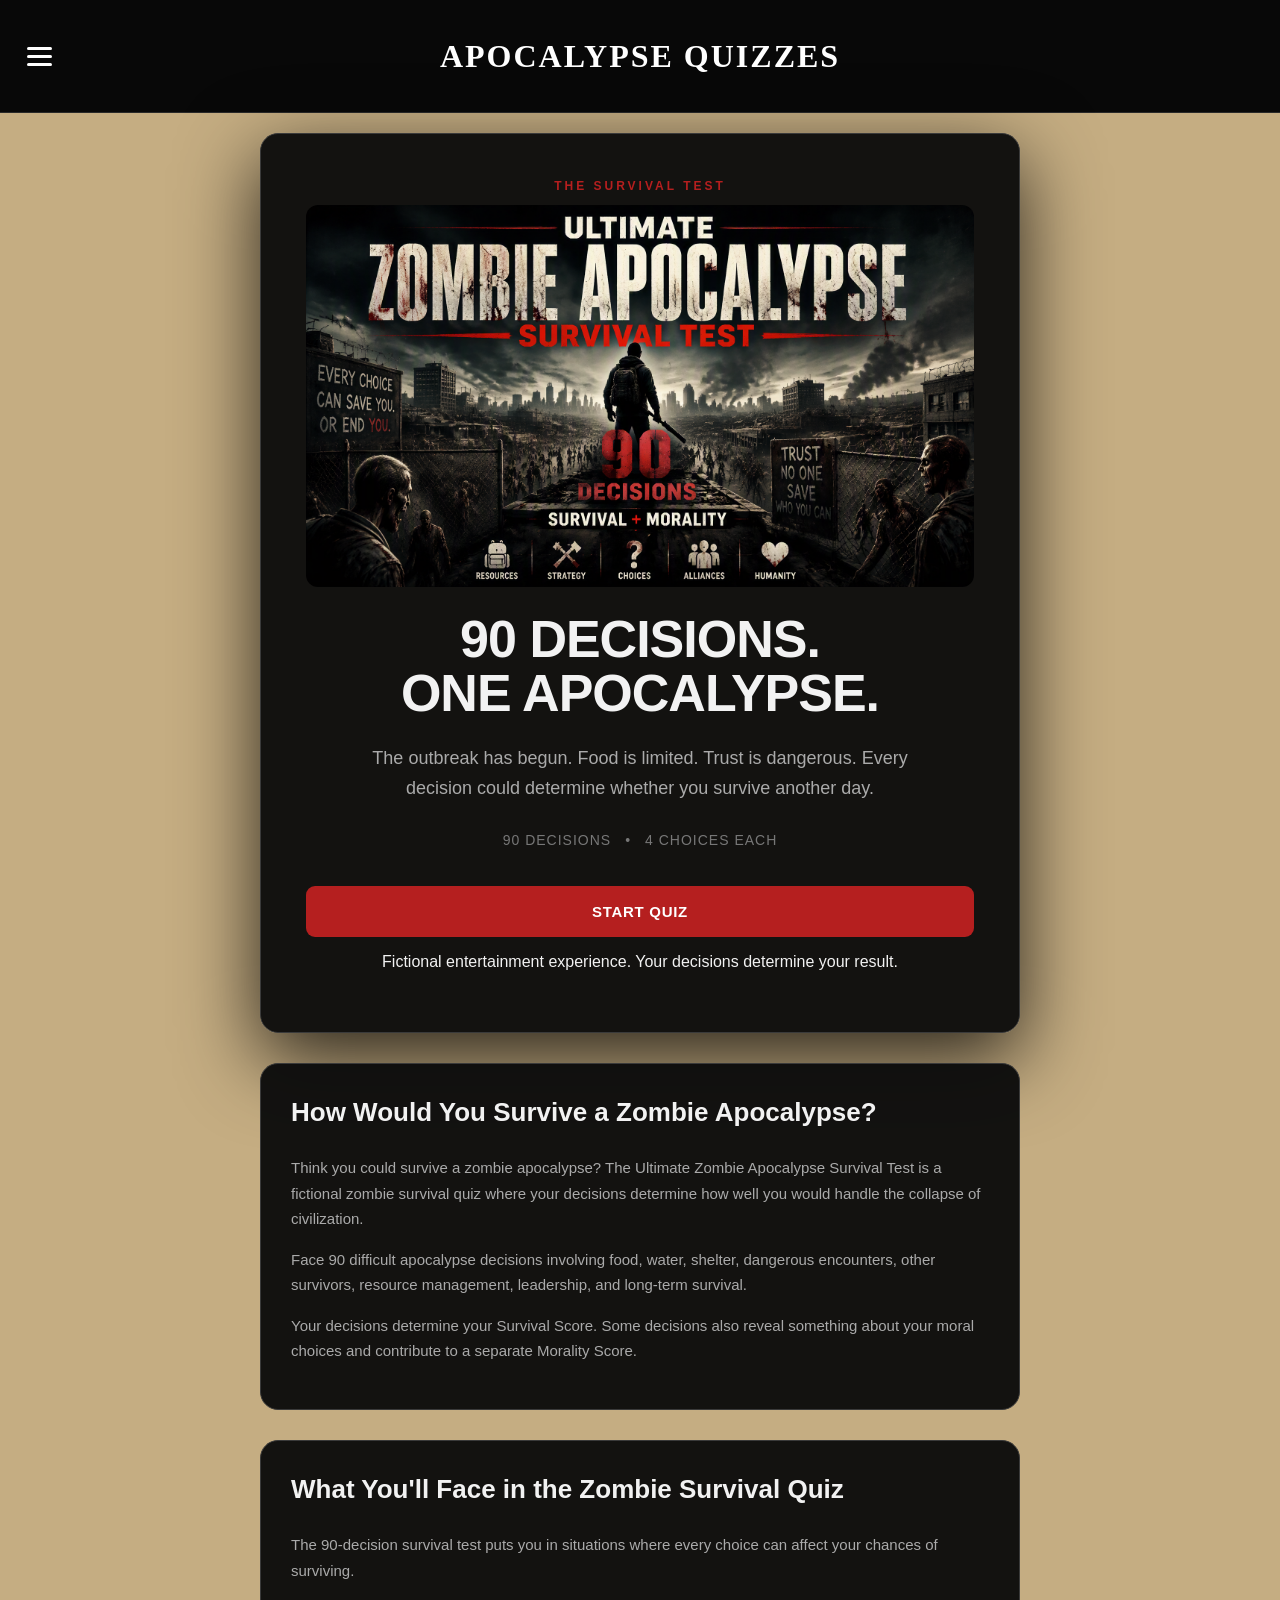
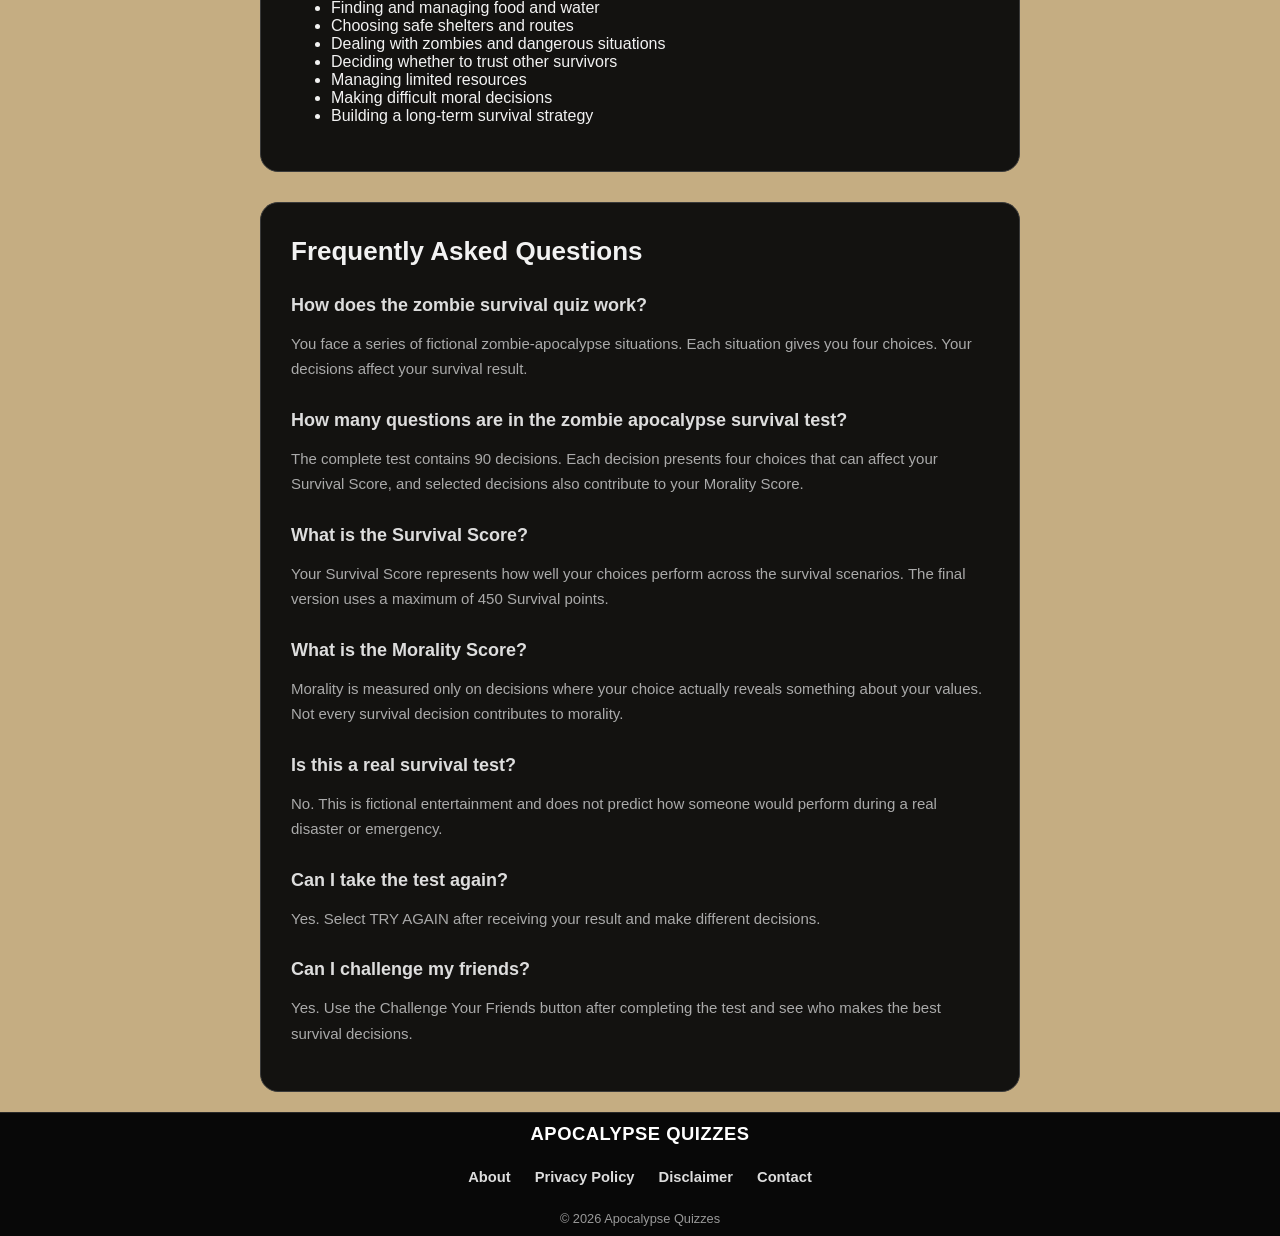
==== index.html @ 666f0e7e "Integrate Google AdSense into index.html Added Google AdSense script for monetization." ====
<!DOCTYPE html>
<html lang="en">

<head>
    <meta charset="UTF-8">
    <meta name="viewport" content="width=device-width, initial-scale=1.0">

    <title>The Ultimate Zombie Apocalypse Survival Test</title>

    <meta name="description"
    content="Take the Ultimate Zombie Apocalypse Survival Test with 90 decisions. Manage food, water, shelter, danger, and other survivors to discover how well you would survive.">
    <link rel="canonical"
    href="https://apocalypsequizzes.com/ultimate-zombie-survival-test/">
    
    <meta name="keywords"
        content="ultimate zombie survival test, zombie apocalypse survival test, ultimate zombie quiz, zombie survival quiz, zombie quiz, apocalypse survival test,zombie apocalypse quiz, apocalypse survival test, survival quiz, survival trivia, ultimate zombie trivia, zombie trivia, apocalypse trivia, zombie, zombies">

    <meta name="author" content="Apocalypse Quizzes">
    <meta name="robots" content="index, follow">

    <meta property="og:title"
        content="The Ultimate Zombie Apocalypse Survival Test">

    <meta property="og:description"
        content="90 decisions. One apocalypse. How well would you survive?">

    <meta property="og:url"
    content="https://apocalypsequizzes.com/ultimate-zombie-survival-test/">

    <meta property="og:type" content="website">
    <meta property="og:site_name"
        content="The Ultimate Zombie Apocalypse Survival Test">

    <meta property="og:locale" content="en_US">

    <meta name="twitter:card" content="summary">
    <meta name="twitter:title"
        content="The Ultimate Zombie Apocalypse Survival Test">
    <meta name="twitter:description"
        content="Face 90 decisions and discover how well you would survive a zombie apocalypse.">

    <meta name="google-site-verification"
        content="-z8Fexw2y9TUWtrAM3K_f50z2CY7BKYupiK1vBDpUAg">

    <link rel="icon"
        href="data:image/svg+xml,<svg xmlns=%22http://www.w3.org/2000/svg%22 viewBox=%220 0 100 100%22><text y=%22.9em%22 font-size=%2290%22>🧟</text></svg>">

    <link rel="stylesheet" href="style.css">

    <!-- Google Analytics -->
    <script async
        src="https://www.googletagmanager.com/gtag/js?id=G-YC3ERJSBST">
    </script>

    <script>
        window.dataLayer = window.dataLayer || [];

        function gtag() {
            dataLayer.push(arguments);
        }

        gtag('js', new Date());

        gtag('config', 'G-YC3ERJSBST');
    </script>

    <!-- Google AdSense -->
    <script async
        src="https://pagead2.googlesyndication.com/pagead/js/adsbygoogle.js?client=ca-pub-2285244517360573"
        crossorigin="anonymous"></script>
</head>

<body>
<header class="site-header">
    <button
        class="menu-toggle"
        id="menu-toggle"
        type="button"
        aria-label="Open navigation"
        aria-expanded="false"
        aria-controls="site-menu">
        <span></span>
        <span></span>
        <span></span>
    </button>
    <div class="site-title">
        APOCALYPSE QUIZZES
    </div>
</header>
<nav
    class="site-menu"
    id="site-menu"
    aria-label="Main navigation"
    hidden>
    <div class="menu-links">
        <a href="/">
            🏠 Home
        </a>
        <a href="/search/">
            🔎 Search Quizzes
        </a>
        <a href="/categories/">
            📂 Categories
        </a>
        <div class="menu-divider"></div>
        <a href="/about.html">
            About
        </a>
        <a href="/privacy.html">
            Privacy Policy
        </a>
        <a href="/disclaimer.html">
            Disclaimer
        </a>
        <a href="/contact.html">
            Contact
        </a>
    </div>
</nav>
<main class="container">

        <!-- START SCREEN -->

        <section id="start-screen" class="screen">

            <p class="eyebrow">THE SURVIVAL TEST</p>
            
            <div class="start-image">
    <img src="ultimate-zombie.png" alt="Ultimate Zombie Apocalypse Survival Test">
</div>

            <h1>90 DECISIONS.<br>ONE APOCALYPSE.</h1>

            <p class="subtitle">
                The outbreak has begun. Food is limited. Trust is dangerous.
                Every decision could determine whether you survive another day.
            </p>

            <div class="info">
                <span>90 Decisions</span>
                <span>•</span>
                <span>4 Choices Each</span>
            </div>

            <button id="start-btn">
                START QUIZ
            </button>

            <p class="start-note">
                Fictional entertainment experience. Your decisions determine your result.
            </p>

        </section>


        <!-- QUIZ SCREEN -->

        <section id="quiz-screen" class="screen hidden">

            <div class="quiz-header">

                <span id="question-number">
                    Decision 1 of 90
                </span>

                <span id="score-display">
                    SURVIVAL
                </span>

            </div>

            <div class="progress">
                <div id="progress-bar"></div>
            </div>

            <h2 id="question"></h2>

            <div id="answers"></div>
            <div class="quiz-navigation">
    <button id="back-btn" class="nav-btn hidden">← BACK</button>

    <button id="next-btn" class="nav-btn">NEXT →</button>

    <button id="submit-btn" class="nav-btn hidden" disabled>SUBMIT</button>
</div>

        </section>


        <!-- RESULT SCREEN -->

        <section id="result-screen" class="screen hidden">

            <div id="result-icon" class="icon">
                ☠️
            </div>

            <p class="result-label">
                YOUR APOCALYPSE RESULT
            </p>

            <h1 id="result-title"></h1>


            <!-- SURVIVAL SCORE -->

            <div class="score-card">

                <span class="score-card-label">
                    SURVIVAL SCORE
                </span>

                <div class="result-score">
                    <span id="final-score">0</span>%
                </div>

                <p>
                    Based on the survival decisions you made.
                </p>

            </div>


            <!-- MORALITY SCORE -->

            <div class="score-card morality-card">

                <span class="score-card-label">
                    MORALITY SCORE
                </span>

                <div class="result-score morality-score">
                    <span id="morality-score">—</span>
                </div>

                <p id="morality-description">
    Your Morality Score reflects the values and ethical choices
    revealed by the decisions that contribute to morality scoring.
</p>

            </div>


            <p id="result-description"></p>


            <div class="survival-box">

                <strong>
                  Estimated Survival:
                </strong>

                <span id="survival-time"></span>

            </div>


            <button id="restart-btn">
                TRY AGAIN
            </button>

            <button id="share-btn">
                📤 SHARE MY RESULT
            </button>

            <button id="challenge-btn">
                🧟 CHALLENGE YOUR FRIENDS
            </button>

<!-- =================================================
     SUGGESTED QUIZZES
     ================================================= -->
<section class="suggested-quizzes">
    <h2>
        Suggested Quizzes
    </h2>
    <p class="suggested-subtitle">
        Think you can handle more? Try another quiz.
    </p>
    <div class="suggested-grid">

<!-- ZOMBIE APOCALYPSE SURVIVAL QUIZ -->
        <a href="/zombie-quiz/" class="suggested-card">
                            <img
                            src="zombie-apocalypse.png"
                            alt=" Zombie Apocalypse Survival Quiz "
                            class="suggested-image"
            >
            <span class="suggested-title">
                Zombie Apocalypse Survival Quiz
            </span>
            <span class="suggested-description">
                 How long you would survive in a Zombie Outbreak.
            </span>
        </a>

<!-- iZOMBIE QUIZ -->
            <a href="/izombie-quiz/" class="suggested-card">
                        <img
                            src="izombie-quiz.png"
                            alt=" iZombie Quiz "
                            class="suggested-image"
                        >
                        <span class="suggested-title">
                            iZombie Quiz
                        </span>
                        <span class="suggested-description">
                            Test your knowledge of iZombie
                        </span>
                    </a>

<!-- RESIDENT EVIL QUIZ -->
        <a href="/resident-evil-quiz/" class="suggested-card">
                        <img
                            src="resident-evil.png"
                            alt=" Resident Evil Quiz "
                            class="suggested-image"
                        >
                        <span class="suggested-title">
                            Resident Evil Quiz              
          </span>
                        <span class="suggested-description">
                            Test your knowledge of the Resident Evil movies
                        </span>
                    </a>
    </div>
</section>

            <!-- MORE QUIZZES CTA -->                                                                                                          
            <div class="more-quizzes-card"> 
    <h3> 
        Explore More Quizzes 
    </h3> 
 
    <p> 
        Discover more apocalypse, zombie, survival and dystopian quizzes. 
    </p> 
 
    <a href="/" class="more-quizzes-btn">
        🧟 APOCALYPSE QUIZZES
    </a>

</div> 
        </section>


        <!-- HOMEPAGE INFORMATION -->

        <div id="home-info">

            <section class="home-info">

                <h2>
                    How Would You Survive a Zombie Apocalypse?
                </h2>

                <p>
                   Think you could survive a zombie apocalypse?
                   The Ultimate Zombie Apocalypse Survival Test is a fictional
                   zombie survival quiz where your decisions determine how well
                   you would handle the collapse of civilization.
                </p>

                <p>
                   Face 90 difficult apocalypse decisions involving food, water,
                   shelter, dangerous encounters, other survivors, resource
                   management, leadership, and long-term survival.
                </p>

                <p>
                    Your decisions determine your Survival Score.
                    Some decisions also reveal something about your moral
                    choices and contribute to a separate Morality Score.
                </p>

            </section>

            <section class="home-info">

    <h2>
        What You'll Face in the Zombie Survival Quiz
    </h2>

    <p>
        The 90-decision survival test puts you in situations where
        every choice can affect your chances of surviving.
    </p>

    <ul>
        <li>Finding and managing food and water</li>
        <li>Choosing safe shelters and routes</li>
        <li>Dealing with zombies and dangerous situations</li>
        <li>Deciding whether to trust other survivors</li>
        <li>Managing limited resources</li>
        <li>Making difficult moral decisions</li>
        <li>Building a long-term survival strategy</li>
    </ul>

</section>

            <section class="home-info">

                <h2>
                    Frequently Asked Questions
                </h2>


                <h3>
                    How does the zombie survival quiz work?
                </h3>

                <p>
                    You face a series of fictional zombie-apocalypse
                    situations. Each situation gives you four choices.
                    Your decisions affect your survival result.
                </p>


                <h3>
                    How many questions are in the zombie apocalypse survival test?
                </h3>

                <p>
                    The complete test contains 90 decisions.
                    Each decision presents four choices that can affect your
                    Survival Score, and selected decisions also contribute to
                    your Morality Score.
                 </p>


                <h3>
                    What is the Survival Score?
                </h3>

                <p>
                    Your Survival Score represents how well your choices
                    perform across the survival scenarios. The final
                    version uses a maximum of 450 Survival points.
                </p>


                <h3>
                    What is the Morality Score?
                </h3>

                <p>
                    Morality is measured only on decisions where your
                    choice actually reveals something about your values.
                    Not every survival decision contributes to morality.
                </p>


                <h3>
                    Is this a real survival test?
                </h3>

                <p>
                    No. This is fictional entertainment and does not
                    predict how someone would perform during a real
                    disaster or emergency.
                </p>


                <h3>
                    Can I take the test again?
                </h3>

                <p>
                    Yes. Select TRY AGAIN after receiving your result
                    and make different decisions.
                </p>


                <h3>
                    Can I challenge my friends?
                </h3>

                <p>
                    Yes. Use the Challenge Your Friends button after
                    completing the test and see who makes the best
                    survival decisions.
                </p>

            </section>

        </div>

    </main>


    <!-- FOOTER -->

    <footer class="site-footer">
    <div class="footer-inner">
        <div class="footer-brand">
            APOCALYPSE QUIZZES
        </div>
        <div class="footer-links">
            <a href="/about.html">
                About
            </a>
            <a href="/privacy.html">
                Privacy Policy
            </a>
            <a href="/disclaimer.html">
                Disclaimer
            </a>
            <a href="/contact.html">
                Contact
            </a>
        </div>
        <div class="copyright">
            © 2026 Apocalypse Quizzes
        </div>
    </div>
</footer>



    <script src="script.js"></script>

</body>

</html>
---- style.css ----
/* ===============================
   GLOBAL SITE HEADER
   =============================== */

.site-header {
    position: relative;
    display: flex;
    align-items: center;
    justify-content: center;
    width: 100%;
    min-height: 100px;
    padding: 40px 60px;
    background: #080808;
    color: #ffffff;
    border-bottom: 1px solid #292929;
}

.site-title {
    color: #ffffff;
    font-family: Georgia, "Times New Roman", serif;
    font-size: clamp(1.45rem, 3vw, 2rem);
    font-weight: 900;
    letter-spacing: 2px;
    line-height: 1;
    text-align: center;
    user-select: none;
}

.menu-toggle {
    position: absolute;
    left: 18px;
    top: 50%;
    display: flex;
    flex-direction: column;
    justify-content: center;
    gap: 5px;
    width: 42px;
    height: 42px;
    padding: 8px;
    border: none;
    background: transparent;
    cursor: pointer;
    transform: translateY(-50%);
}

.menu-toggle span {
    display: block;
    width: 25px;
    height: 3px;
    margin: 0 auto;
    border-radius: 2px;
    background: #ffffff;
    transition:
        transform 0.2s ease,
        opacity 0.2s ease;
}

.menu-toggle[aria-expanded="true"] span:nth-child(1) {
    transform: translateY(8px) rotate(45deg);
}

.menu-toggle[aria-expanded="true"] span:nth-child(2) {
    opacity: 0;
}

.menu-toggle[aria-expanded="true"] span:nth-child(3) {
    transform: translateY(-8px) rotate(-45deg);
}

.site-menu {
    position: absolute;
    top: 72px;
    left: 18px;
    z-index: 1000;
    width: 300px;
    padding: 10px;
    border: 1px solid #333333;
    border-radius: 12px;
    background: #111111;
    box-shadow:
        0 15px 40px rgba(0, 0, 0, 0.45);
}

.menu-links {
    display: flex;
    flex-direction: column;
    gap: 3px;
}

.menu-links a {
    display: block;
    padding: 13px 14px;
    border-radius: 7px;
    color: #ffffff;
    font-size: 0.95rem;
    font-weight: 600;
    text-decoration: none;
    transition:
        background 0.2s ease,
        padding-left 0.2s ease;
}

.menu-links a:hover {
    background: #242424;
    padding-left: 18px;
}

.menu-divider {
    height: 1px;
    margin: 8px 8px;
    background: #333333;
}

@media (max-width: 600px) {
    .site-header {
        min-height: 64px;
        padding: 10px 52px;
    }

    .site-title {
        font-size: 1.25rem;
        letter-spacing: 1.3px;
    }

    .menu-toggle {
        left: 10px;
    }

    .site-menu {
        top: 64px;
        left: 10px;
        width: calc(100% - 20px);
        max-width: 340px;
    }
}

*{
    box-sizing: border-box;
}

html {
    scroll-behavior: smooth;
}

body {
    margin: 0;
    min-height: 100vh;

    font-family: Arial, Helvetica, sans-serif;

    color: #f2f2f2;

    /* ===============================
       PARCHMENT IMAGE BACKGROUND
       =============================== */

    background-color: #c5ad82;

    background-image: url("/images/parchment-bg.png");

    background-size: cover;
    background-position: center;
    background-repeat: no-repeat;
    background-attachment: fixed;

    display: flex;
    flex-direction: column;

    padding: 0;
}

.container {
    width: min(100% - 32px, 760px);

    margin: 20px auto;

    position: relative;
    z-index: 1;
}

.screen {
    width: 100%;

    background: rgba(12, 12, 12, 0.96);

    border: 1px solid #3a3a3a;

    border-radius: 18px;

    padding: 45px;

    box-shadow:
        0 25px 80px rgba(0, 0, 0, 0.8),
        0 0 0 1px rgba(255,255,255,0.02);

    animation: appear 0.4s ease;
}

.hidden {
    display: none !important;
}

@keyframes appear {

    from {
        opacity: 0;
        transform: translateY(12px);
    }

    to {
        opacity: 1;
        transform: translateY(0);
    }

}


/* ===============================
   START SCREEN
================================ */

#start-screen {
    text-align: center;
}

.icon {
    font-size: 80px;

    margin-bottom: 10px;

    filter: grayscale(20%);
}
.start-image {
    width: 100%;
    max-width: 700px;
    margin: 0 auto 25px;
    overflow: hidden;
    border-radius: 12px;
}

.start-image img {
    width: 100%;
    height: auto;
    display: block;
}

.eyebrow {
    margin: 0 0 12px;

    color: #b51f1f;

    font-size: 12px;

    font-weight: 700;

    letter-spacing: 3px;

    text-transform: uppercase;
}


/* ===============================
   HEADINGS
================================ */

h1 {
    font-size: clamp(32px, 7vw, 52px);

    line-height: 1.05;

    margin: 10px 0 22px;

    letter-spacing: -1px;
}

.subtitle {
    max-width: 560px;

    margin: auto;

    color: #aaa;

    font-size: 18px;

    line-height: 1.7;
}

.info {
    display: flex;

    justify-content: center;

    gap: 14px;

    margin: 28px 0;

    color: #777;

    font-size: 14px;

    text-transform: uppercase;

    letter-spacing: 1px;
}


/* ===============================
   GENERAL BUTTON
================================ */

button {
    border: none;

    border-radius: 9px;

    padding: 17px 20px;

    font-size: 15px;

    font-weight: 700;

    letter-spacing: 0.7px;

    cursor: pointer;

    transition:
        transform 0.15s,
        background 0.15s,
        border-color 0.15s,
        opacity 0.15s;
}


/* ===============================
   START / RESULT BUTTONS
================================ */

#start-btn,
#restart-btn,
#share-btn,
#challenge-btn {

    width: 100%;

    margin-top: 10px;

    background: #b51f1f;

    color: white;
}

#start-btn:hover,
#restart-btn:hover,
#share-btn:hover,
#challenge-btn:hover {

    background: #d32929;

    transform: translateY(-2px);
}

#challenge-btn {

    background: #3a3a3a;

    border: 1px solid #555;
}

#challenge-btn:hover {

    background: #4a4a4a;
}

#share-btn {

    background: #222;

    border: 1px solid #444;
}

#share-btn:hover {

    background: #303030;
}


/* ===============================
   QUIZ
================================ */

.quiz-header {

    display: flex;

    justify-content: space-between;

    align-items: center;

    color: #777;

    font-size: 13px;

    text-transform: uppercase;

    letter-spacing: 1px;
}

.progress {

    height: 6px;

    background: #292929;

    border-radius: 10px;

    margin-top: 14px;

    overflow: hidden;
}

#progress-bar {

    height: 100%;

    width: 0%;

    background: #b51f1f;

    transition: width 0.3s ease;
}

h2 {

    font-size: clamp(22px, 5vw, 31px);

    line-height: 1.4;

    margin: 35px 0 25px;
}


/* ===============================
   ANSWERS
================================ */

.answer {

    display: block;

    width: 100%;

    margin: 12px 0;

    padding: 19px;

    text-align: left;

    color: #ddd;

    background: #171717;

    border: 1px solid #333;

    border-radius: 10px;

    line-height: 1.45;
}

.answer:hover {

    background: #242424;

    border-color: #666;

    transform: translateX(3px);
}


/* ===============================
   SELECTED ANSWER
================================ */

.answer.selected {

    background: #292929;

    border-color: #b51f1f;

    box-shadow:
        0 0 0 1px rgba(181, 31, 31, 0.25);
}


/* ===============================
   QUESTION NAVIGATION
================================ */

.quiz-navigation {

    display: flex;

    justify-content: space-between;

    align-items: center;

    width: 100%;

    margin-top: 28px;
}


/* ===============================
   SMALL NAVIGATION BUTTONS
================================ */

.nav-btn {

    width: auto;

    min-width: 95px;

    padding: 11px 17px;

    border: 1px solid #444;

    border-radius: 7px;

    background: #222;

    color: #ddd;

    font-size: 13px;

    font-weight: 700;

    letter-spacing: 0.4px;
}

.nav-btn:hover:not(:disabled) {

    background: #303030;

    border-color: #666;

    transform: translateY(-1px);
}


/* ===============================
   BACK BUTTON — LEFT
================================ */

#back-btn {

    background: #171717;

    color: #aaa;

    margin-right: auto;
}

#back-btn:hover:not(:disabled) {

    background: #242424;

    color: #ddd;
}


/* ===============================
   NEXT BUTTON — RIGHT
================================ */

#next-btn {

    background: #b51f1f;

    border-color: #b51f1f;

    color: white;

    margin-left: auto;
}

#next-btn:hover:not(:disabled) {

    background: #d32929;

    border-color: #d32929;
}


/* ===============================
   SUBMIT BUTTON — RIGHT
================================ */

#submit-btn {

    background: #b51f1f;

    border-color: #b51f1f;

    color: white;

    margin-left: auto;
}

#submit-btn:hover:not(:disabled) {

    background: #d32929;

    border-color: #d32929;
}


/* ===============================
   DISABLED SUBMIT
================================ */

#submit-btn:disabled {

    background: #222;

    border-color: #333;

    color: #666;

    cursor: not-allowed;

    opacity: 0.7;

    transform: none;
}


/* ===============================
   RESULTS
================================ */

#result-screen {
    text-align: center;
}

.result-label {

    text-align: center;

    color: #777;

    font-size: 13px;

    letter-spacing: 3px;
}

#result-title {

    margin-top: 10px;

    font-size: clamp(30px, 7vw, 46px);
    text-align: center;
}

.result-score {

    text-align: center;

    margin: 20px 0;

    font-size: 56px;

    font-weight: 800;
}

#result-description {

    max-width: 600px;

    margin: auto;

    color: #bbb;

    font-size: 17px;

    line-height: 1.7;

    text-align: center;
}

.survival-box {

    margin: 30px 0;

    padding: 22px;

    background: #171717;

    border: 1px solid #303030;

    border-radius: 12px;

    text-align: center;
}

.survival-box strong {

    display: block;

    margin-bottom: 8px;

    color: #777;

    text-transform: uppercase;

    letter-spacing: 2px;

    font-size: 12px;
}

.survival-box span {

    font-size: 25px;

    font-weight: 700;
}


/* ===============================
   INFORMATION PAGES
================================ */

.info-page {

    max-width: 760px;

    margin: 40px auto;
}

.info-page h1 {

    text-align: center;
}

.info-page h2 {

    margin-top: 35px;

    margin-bottom: 12px;

    font-size: 24px;
}

.info-page p {

    color: #bbb;

    font-size: 16px;

    line-height: 1.7;
}

.info-page a {

    color: #d32929;

    text-decoration: none;
}

.info-page a:hover {

    text-decoration: underline;
}


/* ===============================
   FOOTER
================================ */

.site-footer {
    width: 100%;
    margin-top: auto;
    padding: 10px 20px;

    background: #080808;
    color: #ffffff;

    border-top: 1px solid #292929;
}

.footer-inner {
    width: min(100%, 1100px);
    margin: auto;
    text-align: center;
}

.footer-brand {
    margin-bottom: 24px;
    color: #ffffff;
    font-size: 1.15rem;
    font-weight: 800;
    letter-spacing: 0.5px;
    text-align: center;
}

.footer-links {
    display: flex;
    justify-content: center;
    flex-wrap: wrap;
    gap: 10px 24px;
    margin-bottom: 26px;
}

.footer-links a {
    color: #dddddd;
    text-decoration: none;
    font-size: 0.92rem;
    font-weight: 600;
    transition: color 0.2s ease;
}

.footer-links a:hover {
    color: #ffffff;
    text-decoration: underline;
}

.copyright {
    margin-top: 12px;
    color: #999999;
    font-size: 0.8rem;
}


/* ===============================
   HOMEPAGE INFORMATION
================================ */

.home-info {

    margin-top: 30px;

    padding: 30px;

    background: rgba(12, 12, 12, 0.96);

    border: 1px solid #3a3a3a;

    border-radius: 18px;
}

.home-info h2 {

    margin-top: 0;

    font-size: 26px;
}

.home-info p {

    color: #aaa;

    font-size: 15px;

    line-height: 1.7;
}

.home-info h3 {

    margin-top: 28px;

    margin-bottom: 8px;

    font-size: 18px;

    color: #ddd;
}

.home-info h3:first-of-type {

    margin-top: 20px;
}


/* ===============================
   MOBILE
================================ */

@media (max-width: 600px) {

    body {

        padding: 10px;
    }


    .screen {

        padding: 30px 20px;

        border-radius: 14px;
    }


    .intro-card {

        width: 100%;

        padding: 30px 20px;

        border-radius: 14px;

        overflow: hidden;
    }


    /*
       Smaller contained image on phones.
    */

    .quiz-start-image {

        width: 100%;

        max-width: 100%;

        height: 200px;

        max-height: 200px;

        margin-left: auto;

        margin-right: auto;

        border-radius: 10px;

        object-fit: cover;

        object-position: center;
    }


    .icon {

        font-size: 60px;
    }


    .intro-icon {

        font-size: 60px;
    }


    .subtitle {

        font-size: 16px;
    }


    .quiz-header {

        font-size: 11px;
    }


    h2 {

        margin-top: 28px;

        font-size: 23px;
    }


    .answer {

        padding: 17px 15px;

        font-size: 15px;
    }


    /* MOBILE NAVIGATION */

    .quiz-navigation {

        margin-top: 22px;

        width: 100%;
    }


    .nav-btn {

        min-width: 85px;

        padding: 10px 13px;

        font-size: 12px;
    }


    .footer-links {

        gap: 14px;
    }

}

/* ===============================
   SUGGESTED QUIZZES
================================ */

.suggested-quizzes {

    margin-top: 40px;

    padding-top: 30px;

    border-top: 1px solid #303030;

}


.suggested-quizzes h2 {

    margin: 0 0 8px;

    text-align: center;

    font-size: 26px;

}


.suggested-subtitle {

    margin: 0 0 25px;

    color: #888;

    font-size: 14px;

    text-align: center;

    line-height: 1.6;

}


.suggested-grid {

    display: grid;

    grid-template-columns:
        repeat(3, 1fr);

    gap: 14px;

}


.suggested-card {

    display: flex;

    flex-direction: column;

    align-items: stretch;

    justify-content: flex-start;

    min-height: 260px;

    padding: 12px;

    background: #171717;

    border: 1px solid #333;

    border-radius: 12px;

    color: #ddd;

    text-decoration: none;

    text-align: center;

    overflow: hidden;

    transition:
        transform 0.2s ease,
        background 0.2s ease,
        border-color 0.2s ease;

}


.suggested-image {

    display: block;

    width: 100%;

    aspect-ratio: 16 / 9;

    object-fit: cover;

    margin-bottom: 14px;

    border-radius: 8px;

}


.suggested-card:hover {

    background: #222;

    border-color: #666;

    transform: translateY(-4px);

}


.suggested-title {

    display: block;

    margin-bottom: 9px;

    color: #fff;

    font-size: 16px;

    font-weight: 700;

    line-height: 1.3;

}


.suggested-description {

    display: block;

    color: #999;

    font-size: 13px;

    line-height: 1.5;

}


/* MOBILE */

@media (max-width: 600px) {

    .suggested-quizzes {

        margin-top: 30px;

        padding-top: 25px;

    }


    .suggested-quizzes h2 {

        font-size: 23px;

    }


    .suggested-grid {

        grid-template-columns: 1fr;

        gap: 12px;

    }


    .suggested-card {

        min-height: auto;

        padding: 12px;

    }

}

/* =====================================================
   MORE QUIZZES CTA
   ===================================================== */

.more-quizzes-card {
    margin: 30px auto 10px;
    padding: 22px 20px;
    max-width: 700px;
    text-align: center;

    background: rgba(255, 255, 255, 0.05);
    border: 1px solid rgba(255, 255, 255, 0.12);
    border-radius: 14px;
}

.more-quizzes-card h3 {
    margin: 0 0 8px;
    font-size: 1.25rem;
}

.more-quizzes-card p {
    margin: 0 auto 18px;
    max-width: 550px;
    line-height: 1.5;
    opacity: 0.8;
}

.more-quizzes-btn {
    display: inline-block;
    padding: 12px 24px;

    background: #22c55e;
    color: #ffffff;

    text-decoration: none;
    font-weight: 700;
    font-size: 0.95rem;

    border: none;
    border-radius: 8px;

    box-shadow: 0 3px 10px rgba(34, 197, 94, 0.25);

    transition:
        background 0.2s ease,
        transform 0.2s ease,
        box-shadow 0.2s ease;
}

.more-quizzes-btn:hover {
    background: #16a34a;
    transform: translateY(-2px);
    box-shadow: 0 5px 14px rgba(34, 197, 94, 0.35);
}

.more-quizzes-btn:active {
    transform: translateY(0);
}
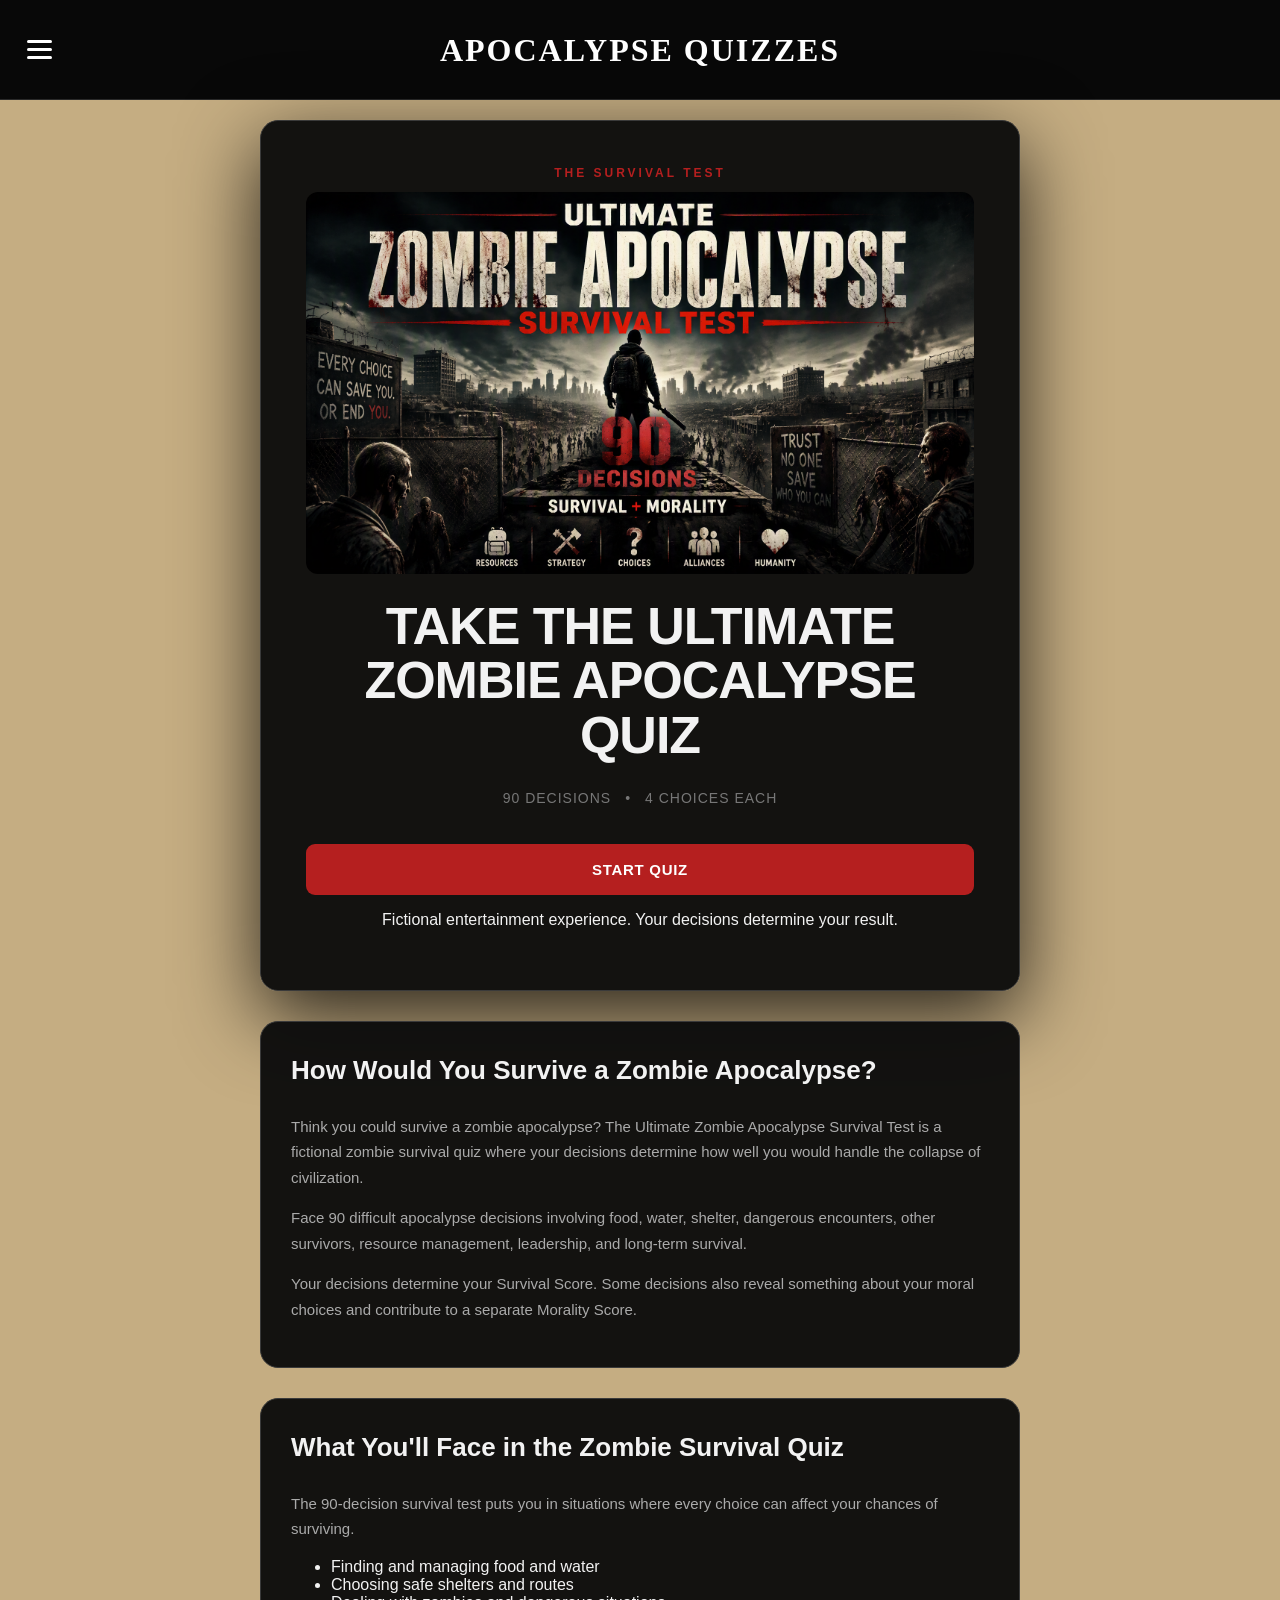
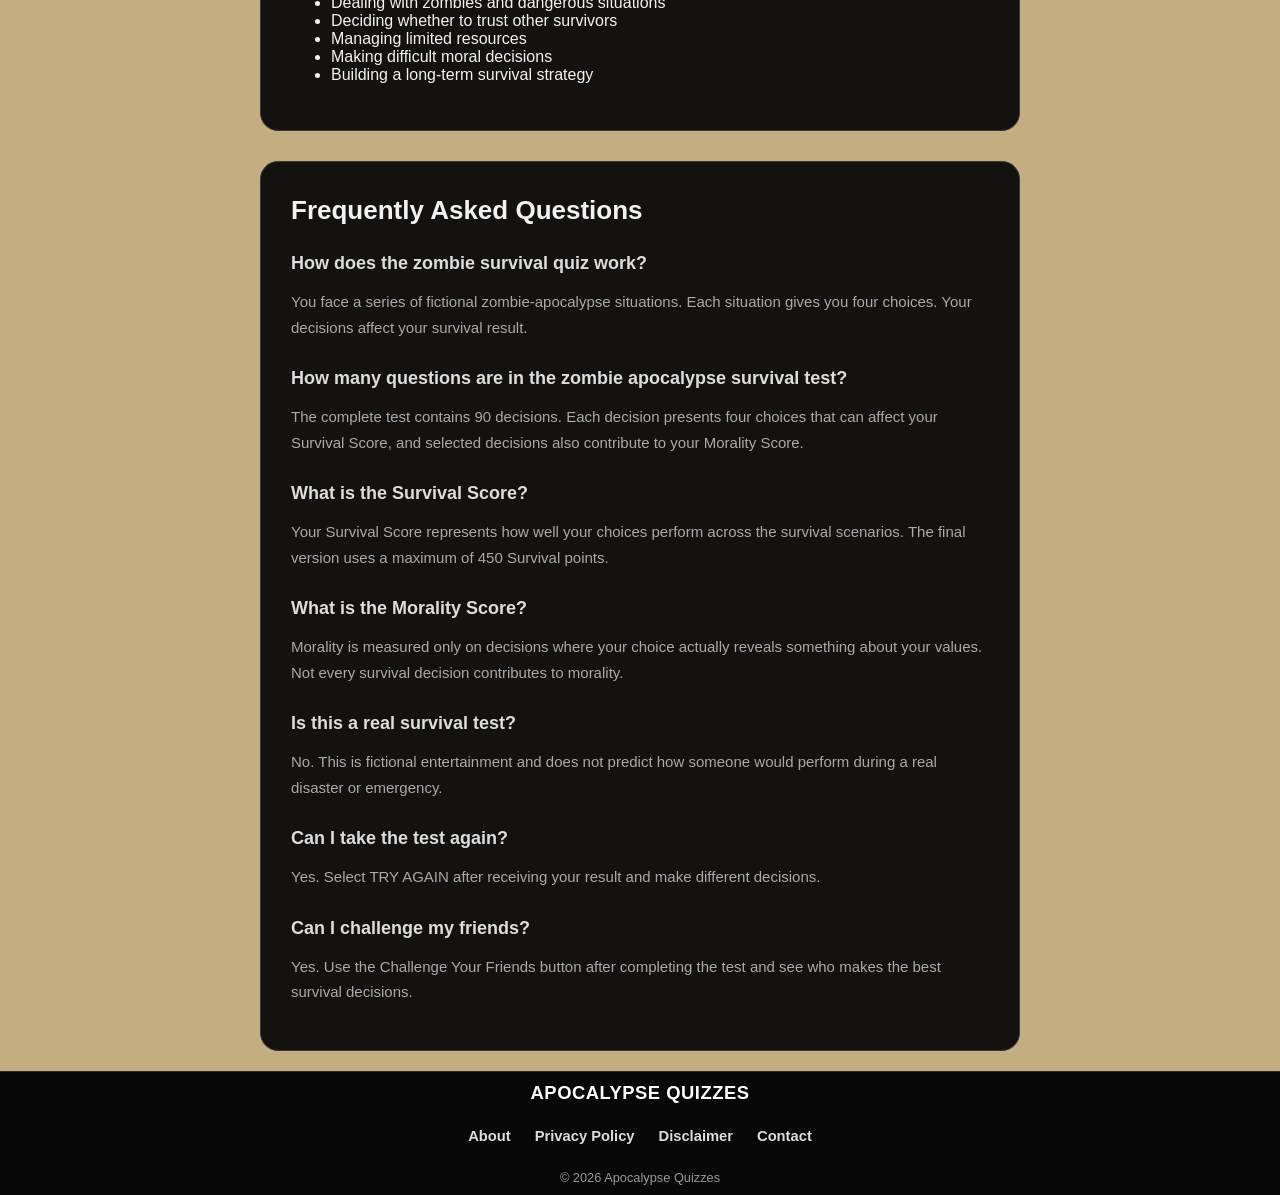
==== commit 166b8376: "Fix HTML formatting and structure" ====
--- a/index.html
+++ b/index.html
@@ -126,15 +126,11 @@
             <p class="eyebrow">THE SURVIVAL TEST</p>
             
             <div class="start-image">
-    <img src="ultimate-zombie.png" alt="Ultimate Zombie Apocalypse Survival Test">
+    <img src="ultimate-zombie.png"
+        alt="Ultimate Zombie Apocalypse Survival Test">
 </div>
 
-            <h1>90 DECISIONS.<br>ONE APOCALYPSE.</h1>
-
-            <p class="subtitle">
-                The outbreak has begun. Food is limited. Trust is dangerous.
-                Every decision could determine whether you survive another day.
-            </p>
+            <h1>TAKE THE ULTIMATE ZOMBIE APOCALYPSE QUIZ</h1>
 
             <div class="info">
                 <span>90 Decisions</span>
--- a/style.css
+++ b/style.css
@@ -4,57 +4,105 @@
 
 .site-header {
     position: relative;
+
     display: flex;
     align-items: center;
     justify-content: center;
+
     width: 100%;
+
     min-height: 100px;
-    padding: 40px 60px;
+
+    padding: 30px 60px;
+
     background: #080808;
+
     color: #ffffff;
+
     border-bottom: 1px solid #292929;
 }
+
+
+/* ===============================
+   SITE TITLE
+   =============================== */
 
 .site-title {
     color: #ffffff;
+
     font-family: Georgia, "Times New Roman", serif;
+
     font-size: clamp(1.45rem, 3vw, 2rem);
+
     font-weight: 900;
+
     letter-spacing: 2px;
+
     line-height: 1;
-    text-align: center;
+
+    text-align: center;
+
     user-select: none;
 }
+
+
+/* ===============================
+   HAMBURGER BUTTON
+   =============================== */
 
 .menu-toggle {
     position: absolute;
+
     left: 18px;
     top: 50%;
+
     display: flex;
+
     flex-direction: column;
+
     justify-content: center;
+
     gap: 5px;
+
     width: 42px;
     height: 42px;
+
     padding: 8px;
+
     border: none;
+
     background: transparent;
+
     cursor: pointer;
+
     transform: translateY(-50%);
 }
+
+
+/* Hamburger lines */
 
 .menu-toggle span {
     display: block;
+
     width: 25px;
     height: 3px;
+
     margin: 0 auto;
+
     border-radius: 2px;
+
     background: #ffffff;
+
     transition:
         transform 0.2s ease,
         opacity 0.2s ease;
 }
 
+
+/* ===============================
+   HAMBURGER ANIMATION
+   =============================== */
+
 .menu-toggle[aria-expanded="true"] span:nth-child(1) {
     transform: translateY(8px) rotate(45deg);
 }
@@ -67,34 +115,61 @@
     transform: translateY(-8px) rotate(-45deg);
 }
 
+
+/* ===============================
+   NAVIGATION PANEL
+   =============================== */
+
 .site-menu {
     position: absolute;
+
     top: 72px;
     left: 18px;
+
     z-index: 1000;
+
     width: 300px;
+
     padding: 10px;
+
     border: 1px solid #333333;
+
     border-radius: 12px;
+
     background: #111111;
+
     box-shadow:
         0 15px 40px rgba(0, 0, 0, 0.45);
 }
 
+
+/* ===============================
+   MENU LINKS
+   =============================== */
+
 .menu-links {
     display: flex;
+
     flex-direction: column;
+
     gap: 3px;
 }
 
 .menu-links a {
     display: block;
+
     padding: 13px 14px;
+
     border-radius: 7px;
+
     color: #ffffff;
+
     font-size: 0.95rem;
+
     font-weight: 600;
+
     text-decoration: none;
+
     transition:
         background 0.2s ease,
         padding-left 0.2s ease;
@@ -102,23 +177,39 @@
 
 .menu-links a:hover {
     background: #242424;
+
     padding-left: 18px;
 }
+
+
+/* ===============================
+   MENU DIVIDER
+   =============================== */
 
 .menu-divider {
     height: 1px;
+
     margin: 8px 8px;
+
     background: #333333;
 }
 
+
+/* ===============================
+   MOBILE HEADER
+   =============================== */
+
 @media (max-width: 600px) {
+
     .site-header {
         min-height: 64px;
+
         padding: 10px 52px;
     }
 
     .site-title {
         font-size: 1.25rem;
+
         letter-spacing: 1.3px;
     }
 
@@ -128,10 +219,14 @@
 
     .site-menu {
         top: 64px;
+
         left: 10px;
+
         width: calc(100% - 20px);
+
         max-width: 340px;
     }
+
 }
 
 *{
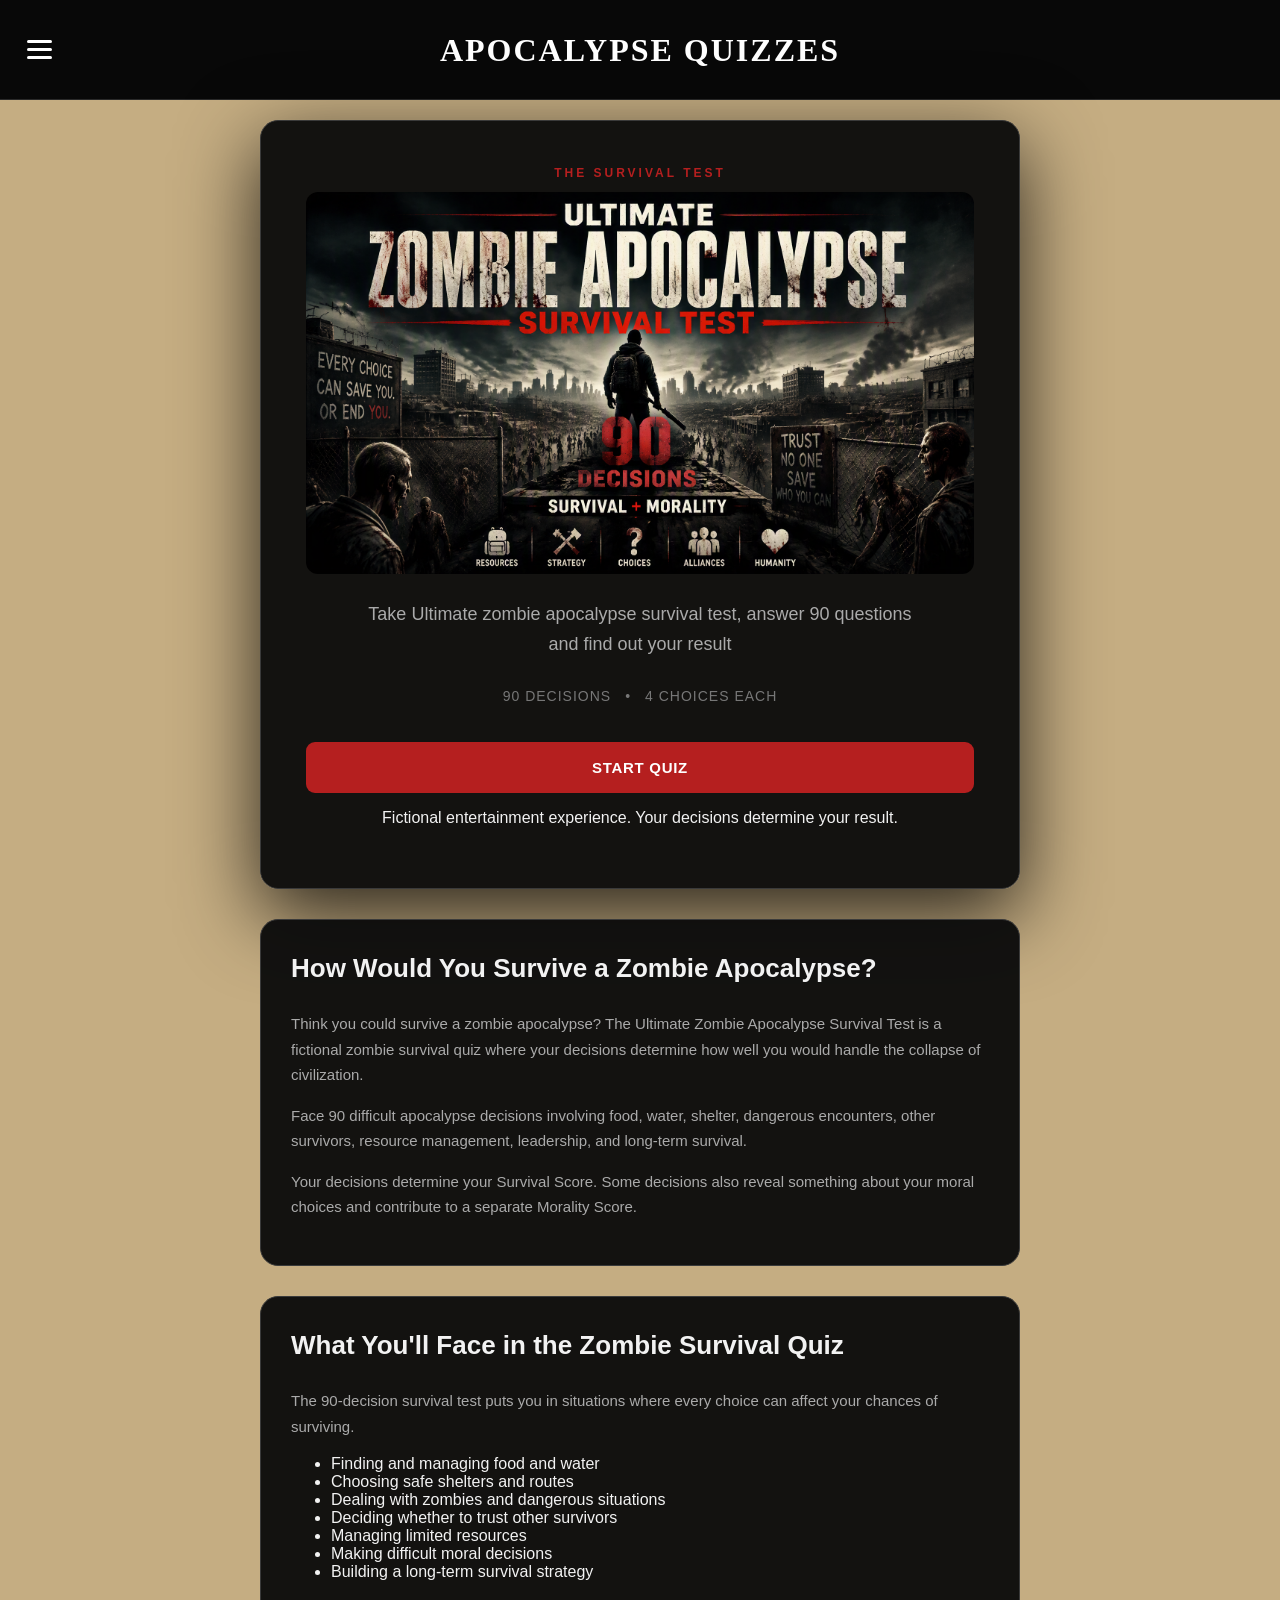
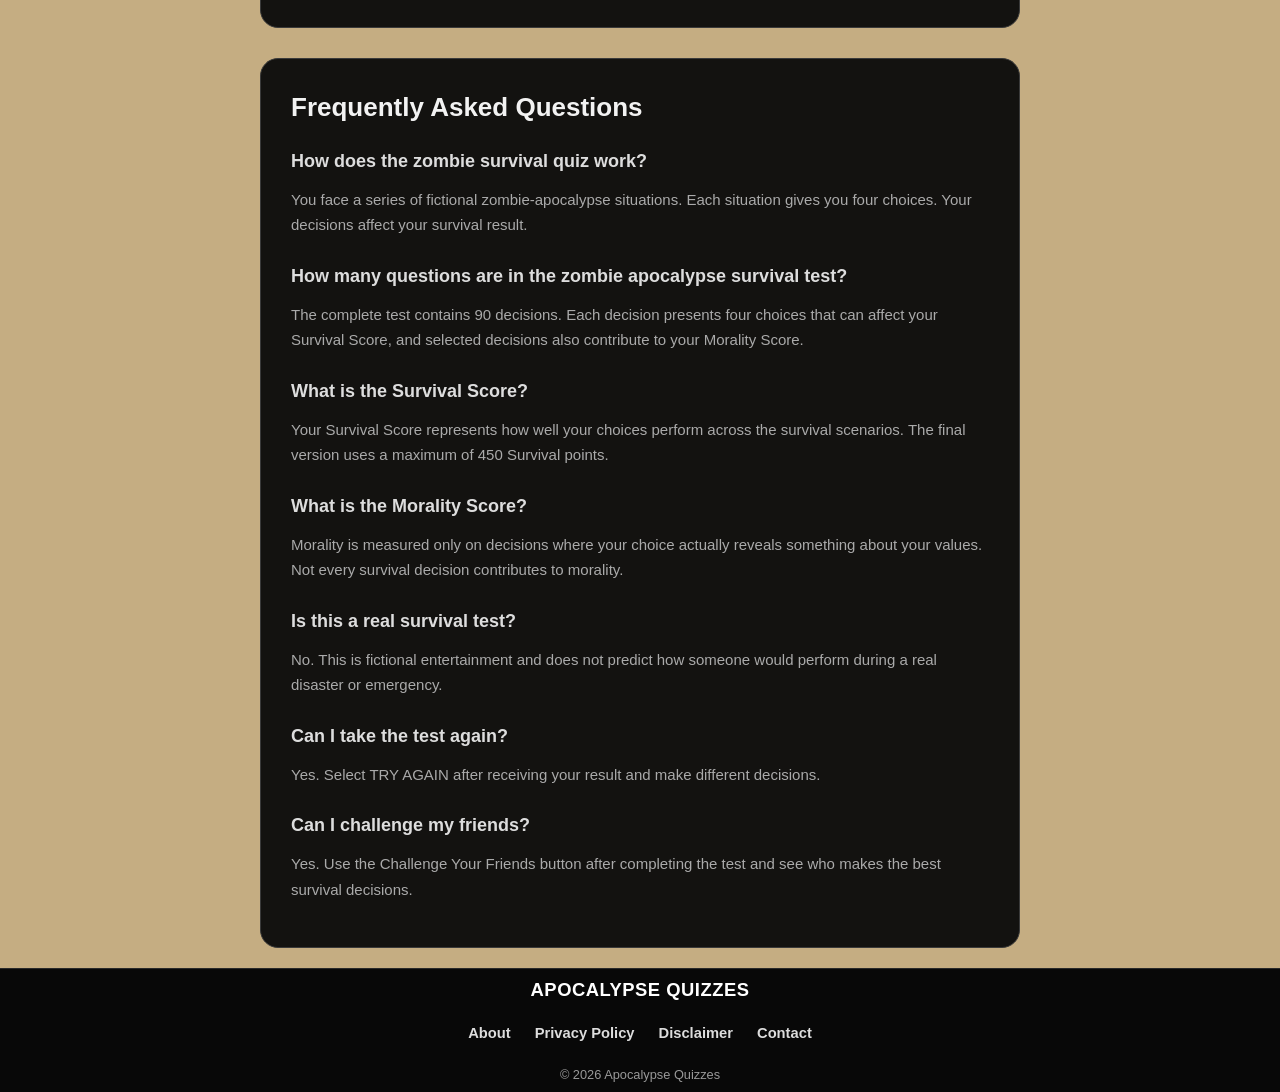
==== commit 682e14dc: "Update index.html" ====
--- a/index.html
+++ b/index.html
@@ -126,11 +126,13 @@
             <p class="eyebrow">THE SURVIVAL TEST</p>
             
             <div class="start-image">
-    <img src="ultimate-zombie.png"
-        alt="Ultimate Zombie Apocalypse Survival Test">
+    <img src="ultimate-zombie.png" alt="Ultimate Zombie Apocalypse Survival Test">
 </div>
 
-            <h1>TAKE THE ULTIMATE ZOMBIE APOCALYPSE QUIZ</h1>
+
+            <p class="subtitle">
+                Take Ultimate zombie apocalypse survival test, answer 90 questions and find out your result
+            </p>
 
             <div class="info">
                 <span>90 Decisions</span>
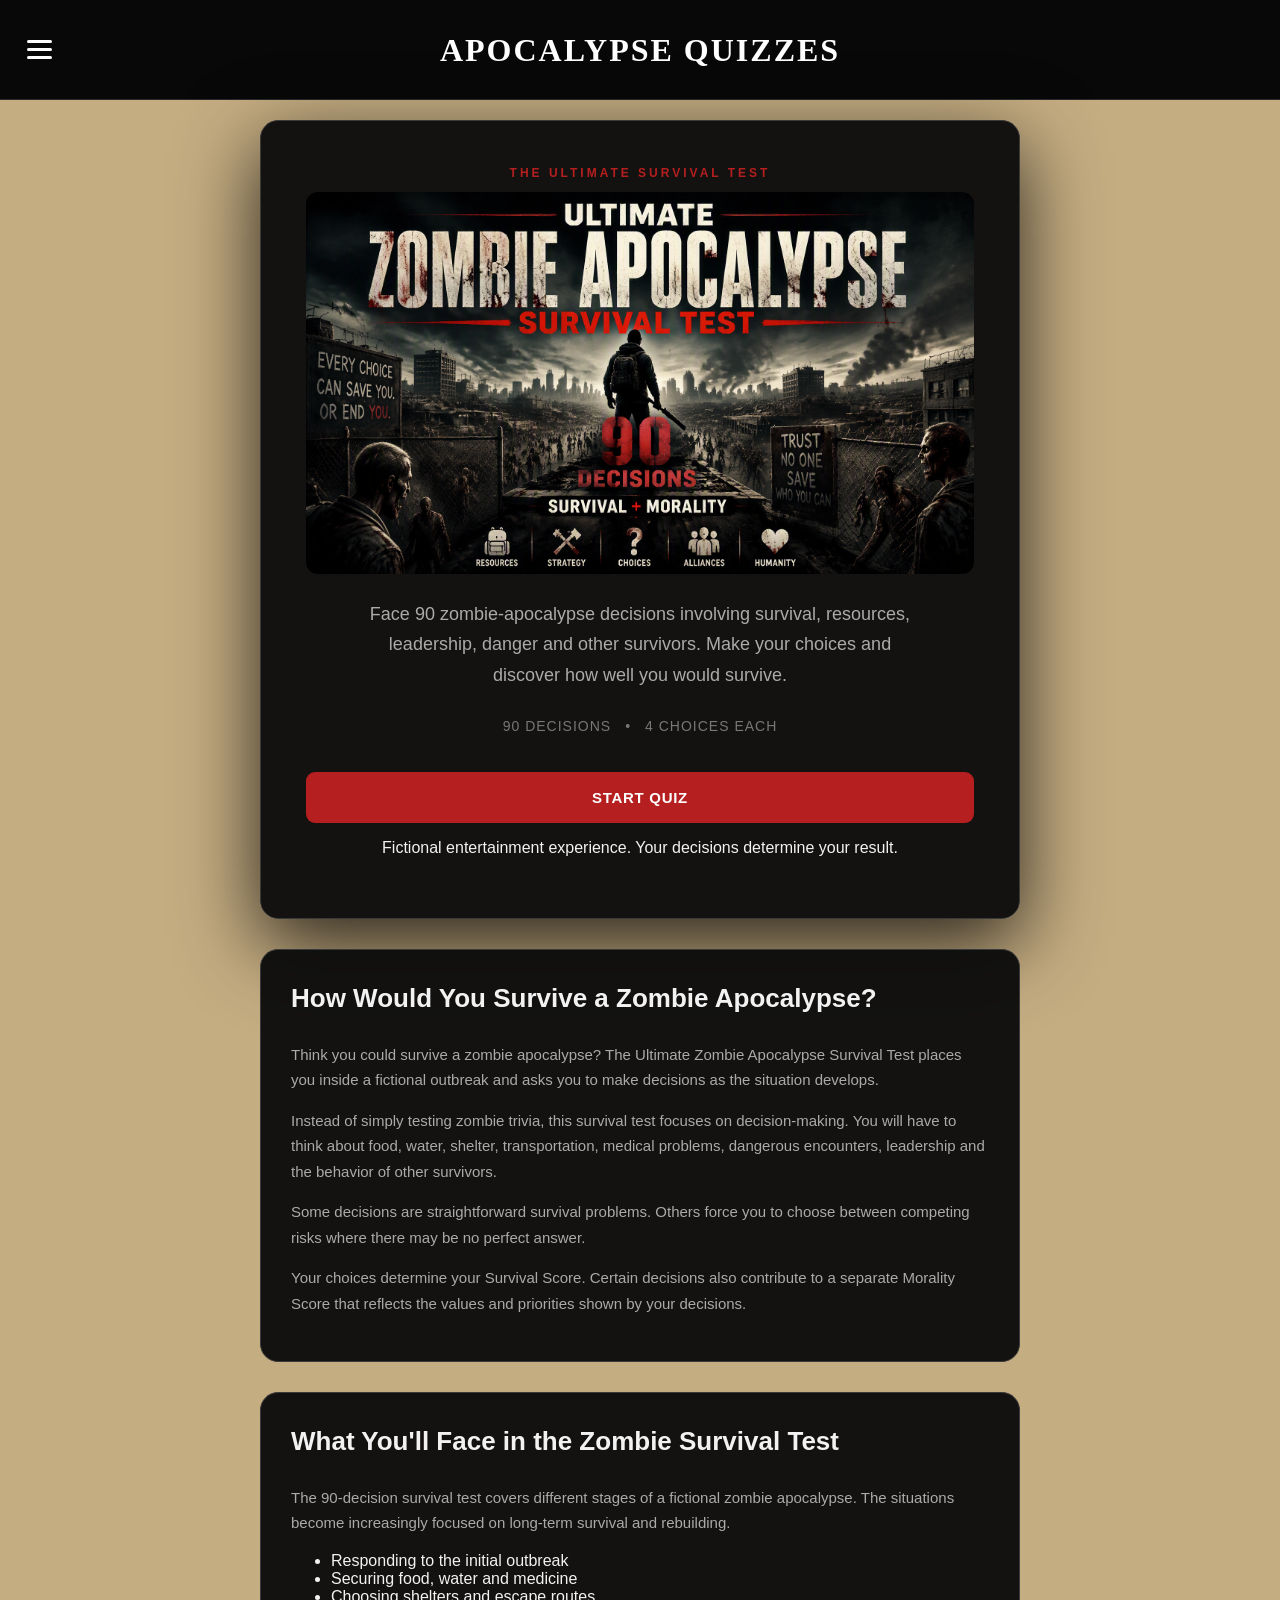
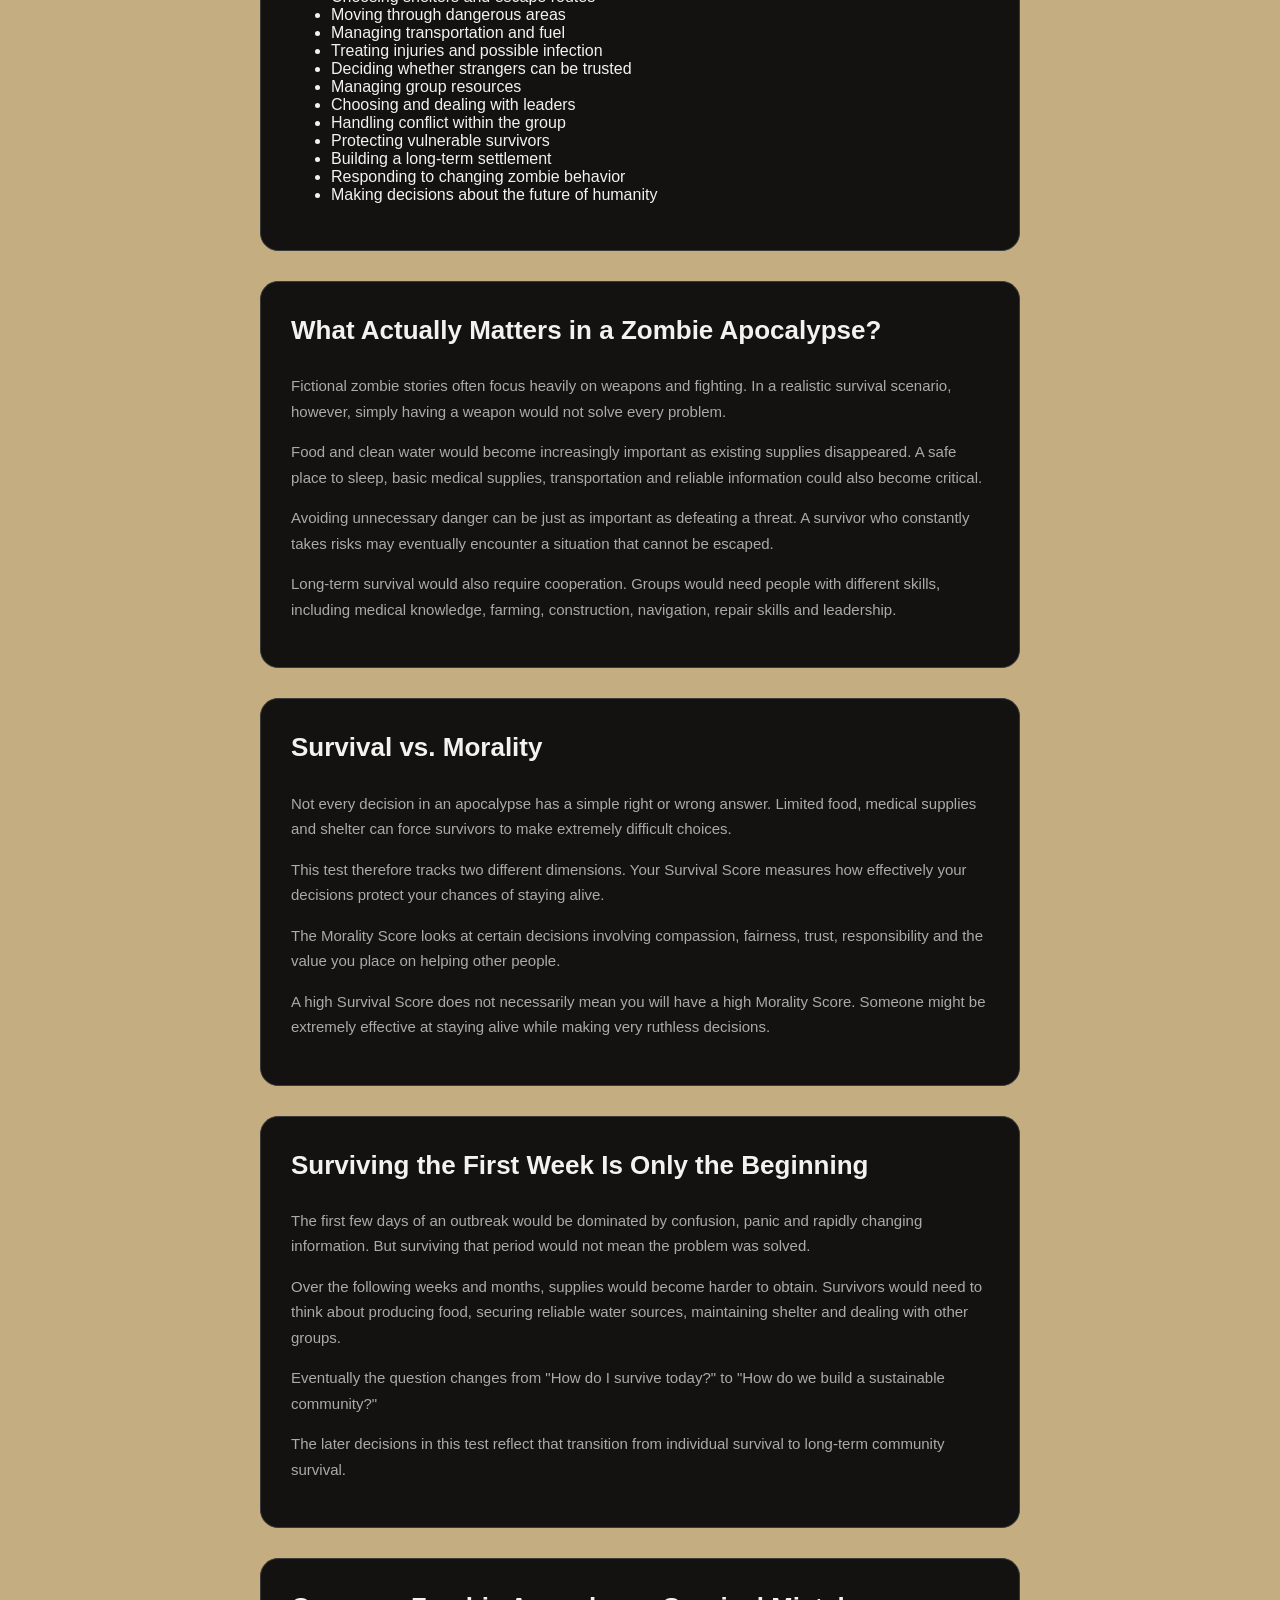
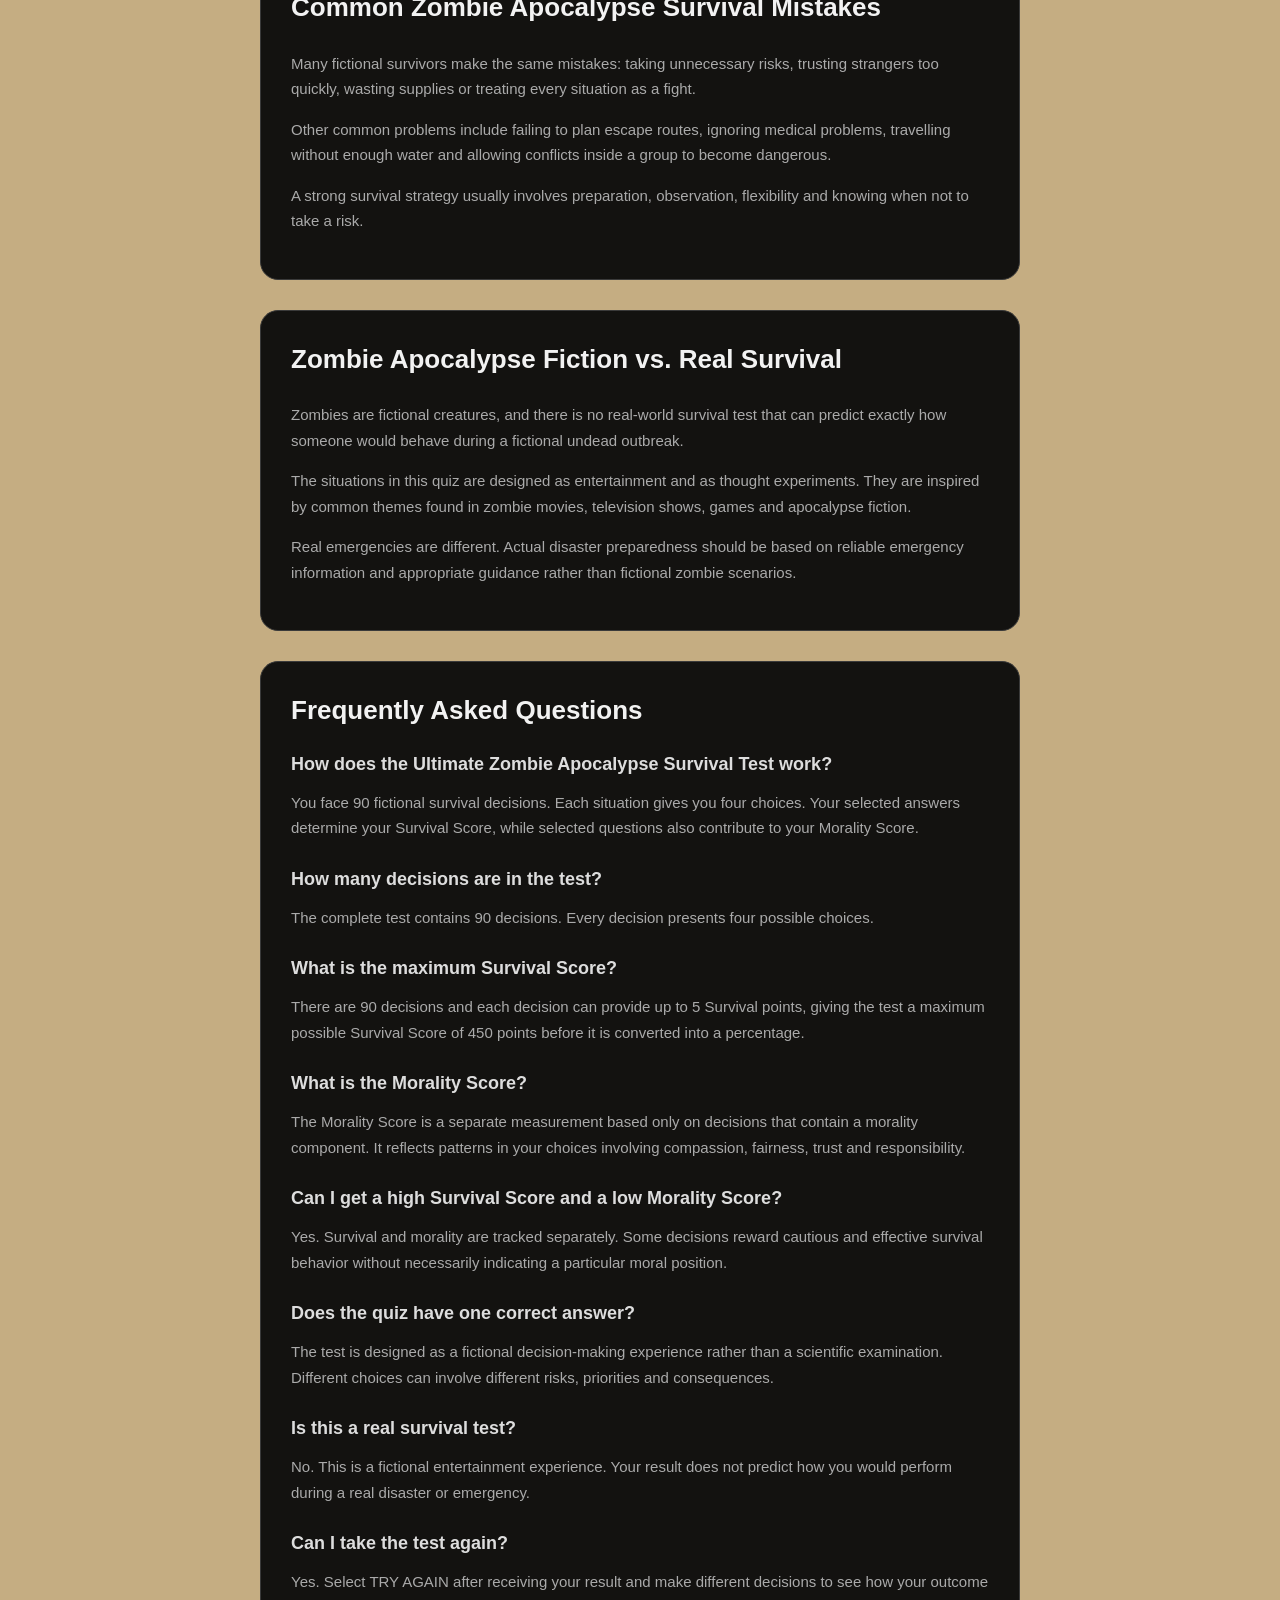
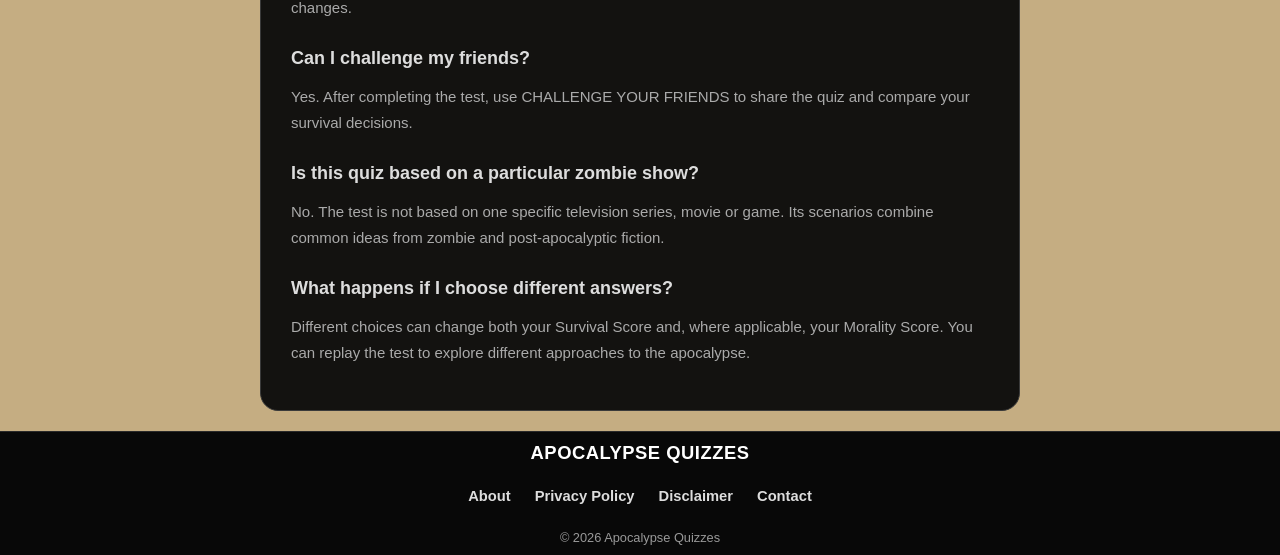
==== commit 92dbeba9: "Update greeting from 'Hello' to 'Goodbye'" ====
--- a/index.html
+++ b/index.html
@@ -8,12 +8,13 @@
     <title>The Ultimate Zombie Apocalypse Survival Test</title>
 
     <meta name="description"
-    content="Take the Ultimate Zombie Apocalypse Survival Test with 90 decisions. Manage food, water, shelter, danger, and other survivors to discover how well you would survive.">
+        content="Take the Ultimate Zombie Apocalypse Survival Test with 90 decisions. Manage food, water, shelter, danger, and other survivors to discover how well you would survive.">
+
     <link rel="canonical"
-    href="https://apocalypsequizzes.com/ultimate-zombie-survival-test/">
-    
+        href="https://apocalypsequizzes.com/ultimate-zombie-survival-test/">
+
     <meta name="keywords"
-        content="ultimate zombie survival test, zombie apocalypse survival test, ultimate zombie quiz, zombie survival quiz, zombie quiz, apocalypse survival test,zombie apocalypse quiz, apocalypse survival test, survival quiz, survival trivia, ultimate zombie trivia, zombie trivia, apocalypse trivia, zombie, zombies">
+        content="ultimate zombie survival test, zombie apocalypse survival test, ultimate zombie quiz, zombie survival quiz, zombie quiz, apocalypse survival test, zombie apocalypse quiz, survival quiz, survival trivia, ultimate zombie trivia, zombie trivia, apocalypse trivia, zombies">
 
     <meta name="author" content="Apocalypse Quizzes">
     <meta name="robots" content="index, follow">
@@ -25,34 +26,39 @@
         content="90 decisions. One apocalypse. How well would you survive?">
 
     <meta property="og:url"
-    content="https://apocalypsequizzes.com/ultimate-zombie-survival-test/">
+        content="https://apocalypsequizzes.com/ultimate-zombie-survival-test/">
 
     <meta property="og:type" content="website">
+
     <meta property="og:site_name"
-        content="The Ultimate Zombie Apocalypse Survival Test">
+        content="Apocalypse Quizzes">
 
     <meta property="og:locale" content="en_US">
 
     <meta name="twitter:card" content="summary">
+
     <meta name="twitter:title"
         content="The Ultimate Zombie Apocalypse Survival Test">
+
     <meta name="twitter:description"
         content="Face 90 decisions and discover how well you would survive a zombie apocalypse.">
 
     <meta name="google-site-verification"
         content="-z8Fexw2y9TUWtrAM3K_f50z2CY7BKYupiK1vBDpUAg">
 
-    <link rel="icon"
-        href="data:image/svg+xml,<svg xmlns=%22http://www.w3.org/2000/svg%22 viewBox=%220 0 100 100%22><text y=%22.9em%22 font-size=%2290%22>🧟</text></svg>">
+    <link rel="icon" type="image/png" href="/favicon.png">
 
     <link rel="stylesheet" href="style.css">
 
+
     <!-- Google Analytics -->
+
     <script async
         src="https://www.googletagmanager.com/gtag/js?id=G-YC3ERJSBST">
     </script>
 
     <script>
+
         window.dataLayer = window.dataLayer || [];
 
         function gtag() {
@@ -62,16 +68,25 @@
         gtag('js', new Date());
 
         gtag('config', 'G-YC3ERJSBST');
+
     </script>
 
+
     <!-- Google AdSense -->
+
     <script async
         src="https://pagead2.googlesyndication.com/pagead/js/adsbygoogle.js?client=ca-pub-2285244517360573"
-        crossorigin="anonymous"></script>
+        crossorigin="anonymous">
+    </script>
+
 </head>
 
+
 <body>
+
+
 <header class="site-header">
+
     <button
         class="menu-toggle"
         id="menu-toggle"
@@ -79,443 +94,945 @@
         aria-label="Open navigation"
         aria-expanded="false"
         aria-controls="site-menu">
+
         <span></span>
         <span></span>
         <span></span>
+
     </button>
+
+
     <div class="site-title">
         APOCALYPSE QUIZZES
     </div>
+
 </header>
+
+
 <nav
     class="site-menu"
     id="site-menu"
     aria-label="Main navigation"
     hidden>
+
     <div class="menu-links">
+
         <a href="/">
             🏠 Home
         </a>
+
         <a href="/search/">
             🔎 Search Quizzes
         </a>
+
         <a href="/categories/">
             📂 Categories
         </a>
+
         <div class="menu-divider"></div>
+
         <a href="/about.html">
             About
         </a>
+
         <a href="/privacy.html">
             Privacy Policy
         </a>
+
         <a href="/disclaimer.html">
             Disclaimer
         </a>
+
         <a href="/contact.html">
             Contact
         </a>
+
     </div>
+
 </nav>
+
+
 <main class="container">
 
-        <!-- START SCREEN -->
-
-        <section id="start-screen" class="screen">
-
-            <p class="eyebrow">THE SURVIVAL TEST</p>
-            
-            <div class="start-image">
-    <img src="ultimate-zombie.png" alt="Ultimate Zombie Apocalypse Survival Test">
-</div>
-
-
-            <p class="subtitle">
-                Take Ultimate zombie apocalypse survival test, answer 90 questions and find out your result
-            </p>
-
-            <div class="info">
-                <span>90 Decisions</span>
-                <span>•</span>
-                <span>4 Choices Each</span>
+
+    <!-- =================================================
+         START SCREEN
+         ================================================= -->
+
+    <section id="start-screen" class="screen">
+
+        <p class="eyebrow">
+            THE ULTIMATE SURVIVAL TEST
+        </p>
+
+
+        <div class="start-image">
+
+            <img
+                src="ultimate-zombie.png"
+                alt="Ultimate Zombie Apocalypse Survival Test">
+
+        </div>
+
+
+        <p class="subtitle">
+            Face 90 zombie-apocalypse decisions involving
+            survival, resources, leadership, danger and other survivors.
+            Make your choices and discover how well you would survive.
+        </p>
+
+
+        <div class="info">
+
+            <span>90 Decisions</span>
+
+            <span>•</span>
+
+            <span>4 Choices Each</span>
+
+        </div>
+
+
+        <button id="start-btn">
+            START QUIZ
+        </button>
+
+
+        <p class="start-note">
+            Fictional entertainment experience. Your decisions determine your result.
+        </p>
+
+    </section>
+
+
+
+    <!-- =================================================
+         QUIZ SCREEN
+         ================================================= -->
+
+    <section id="quiz-screen" class="screen hidden">
+
+
+        <div class="quiz-header">
+
+            <span id="question-number">
+                Decision 1 of 90
+            </span>
+
+
+            <span id="score-display">
+                SURVIVAL
+            </span>
+
+        </div>
+
+
+        <div class="progress">
+
+            <div id="progress-bar"></div>
+
+        </div>
+
+
+        <h2 id="question"></h2>
+
+
+        <div id="answers"></div>
+
+
+        <div class="quiz-navigation">
+
+            <button
+                id="back-btn"
+                class="nav-btn hidden">
+                ← BACK
+            </button>
+
+
+            <button
+                id="next-btn"
+                class="nav-btn">
+                NEXT →
+            </button>
+
+
+            <button
+                id="submit-btn"
+                class="nav-btn hidden"
+                disabled>
+                SUBMIT
+            </button>
+
+        </div>
+
+    </section>
+
+
+
+    <!-- =================================================
+         RESULT SCREEN
+         ================================================= -->
+
+    <section id="result-screen" class="screen hidden">
+
+
+        <div id="result-icon" class="icon">
+            ☠️
+        </div>
+
+
+        <p class="result-label">
+            YOUR APOCALYPSE RESULT
+        </p>
+
+
+        <h1 id="result-title"></h1>
+
+
+
+        <!-- SURVIVAL SCORE -->
+
+        <div class="score-card">
+
+            <span class="score-card-label">
+                SURVIVAL SCORE
+            </span>
+
+
+            <div class="result-score">
+
+                <span id="final-score">
+                    0
+                </span>%
+
             </div>
 
-            <button id="start-btn">
-                START QUIZ
-            </button>
-
-            <p class="start-note">
-                Fictional entertainment experience. Your decisions determine your result.
-            </p>
+
+            <p>
+                Based on the survival decisions you made
+                throughout the test.
+            </p>
+
+        </div>
+
+
+
+        <!-- MORALITY SCORE -->
+
+        <div class="score-card morality-card">
+
+            <span class="score-card-label">
+                MORALITY SCORE
+            </span>
+
+
+            <div class="result-score morality-score">
+
+                <span id="morality-score">
+                    —
+                </span>
+
+            </div>
+
+
+            <p id="morality-description">
+                Your Morality Score reflects the values
+                and ethical choices revealed by decisions
+                that contribute to morality scoring.
+            </p>
+
+        </div>
+
+
+
+        <p id="result-description"></p>
+
+
+
+        <div class="survival-box">
+
+            <strong>
+                Estimated Survival:
+            </strong>
+
+            <span id="survival-time"></span>
+
+        </div>
+
+
+
+        <button id="restart-btn">
+            TRY AGAIN
+        </button>
+
+
+        <button id="share-btn">
+            📤 SHARE MY RESULT
+        </button>
+
+
+        <button id="challenge-btn">
+            🧟 CHALLENGE YOUR FRIENDS
+        </button>
+
+
+
+        <!-- =================================================
+             SUGGESTED QUIZZES
+             ================================================= -->
+
+        <section class="suggested-quizzes">
+
+            <h2>
+                Suggested Quizzes
+            </h2>
+
+
+            <p class="suggested-subtitle">
+                Think you can handle more?
+                Try another apocalypse quiz.
+            </p>
+
+
+            <div class="suggested-grid">
+
+
+                <!-- ZOMBIE APOCALYPSE SURVIVAL QUIZ -->
+
+                <a
+                    href="/zombie-quiz/"
+                    class="suggested-card">
+
+                    <img
+                        src="zombie-apocalypse.png"
+                        alt="Zombie Apocalypse Survival Quiz"
+                        class="suggested-image">
+
+                    <span class="suggested-title">
+                        Zombie Apocalypse Survival Quiz
+                    </span>
+
+                    <span class="suggested-description">
+                        How long would you survive in a zombie outbreak?
+                    </span>
+
+                </a>
+
+
+
+                <!-- iZOMBIE QUIZ -->
+
+                <a
+                    href="/izombie-quiz/"
+                    class="suggested-card">
+
+                    <img
+                        src="izombie-quiz.png"
+                        alt="iZombie Quiz"
+                        class="suggested-image">
+
+                    <span class="suggested-title">
+                        iZombie Quiz
+                    </span>
+
+                    <span class="suggested-description">
+                        Test your knowledge of iZombie.
+                    </span>
+
+                </a>
+
+
+
+                <!-- RESIDENT EVIL QUIZ -->
+
+                <a
+                    href="/resident-evil-quiz/"
+                    class="suggested-card">
+
+                    <img
+                        src="resident-evil.png"
+                        alt="Resident Evil Quiz"
+                        class="suggested-image">
+
+                    <span class="suggested-title">
+                        Resident Evil Quiz
+                    </span>
+
+                    <span class="suggested-description">
+                        Test your knowledge of the Resident Evil movies.
+                    </span>
+
+                </a>
+
+
+            </div>
 
         </section>
 
 
-        <!-- QUIZ SCREEN -->
-
-        <section id="quiz-screen" class="screen hidden">
-
-            <div class="quiz-header">
-
-                <span id="question-number">
-                    Decision 1 of 90
-                </span>
-
-                <span id="score-display">
-                    SURVIVAL
-                </span>
-
-            </div>
-
-            <div class="progress">
-                <div id="progress-bar"></div>
-            </div>
-
-            <h2 id="question"></h2>
-
-            <div id="answers"></div>
-            <div class="quiz-navigation">
-    <button id="back-btn" class="nav-btn hidden">← BACK</button>
-
-    <button id="next-btn" class="nav-btn">NEXT →</button>
-
-    <button id="submit-btn" class="nav-btn hidden" disabled>SUBMIT</button>
-</div>
+
+        <!-- =================================================
+             MORE QUIZZES
+             ================================================= -->
+
+        <div class="more-quizzes-card">
+
+            <h3>
+                Explore More Quizzes
+            </h3>
+
+
+            <p>
+                Discover more apocalypse, zombie, survival
+                and dystopian quizzes.
+            </p>
+
+
+            <a
+                href="/"
+                class="more-quizzes-btn">
+
+                🧟 APOCALYPSE QUIZZES
+
+            </a>
+
+        </div>
+
+
+    </section>
+
+
+
+    <!-- =================================================
+         INFORMATION
+         ================================================= -->
+
+    <div id="home-info">
+
+
+        <!-- ABOUT THE TEST -->
+
+        <section class="home-info">
+
+            <h2>
+                How Would You Survive a Zombie Apocalypse?
+            </h2>
+
+
+            <p>
+                Think you could survive a zombie apocalypse?
+                The Ultimate Zombie Apocalypse Survival Test
+                places you inside a fictional outbreak and asks
+                you to make decisions as the situation develops.
+            </p>
+
+
+            <p>
+                Instead of simply testing zombie trivia,
+                this survival test focuses on decision-making.
+                You will have to think about food, water,
+                shelter, transportation, medical problems,
+                dangerous encounters, leadership and the
+                behavior of other survivors.
+            </p>
+
+
+            <p>
+                Some decisions are straightforward survival
+                problems. Others force you to choose between
+                competing risks where there may be no perfect
+                answer.
+            </p>
+
+
+            <p>
+                Your choices determine your Survival Score.
+                Certain decisions also contribute to a separate
+                Morality Score that reflects the values and
+                priorities shown by your decisions.
+            </p>
 
         </section>
 
 
-        <!-- RESULT SCREEN -->
-
-        <section id="result-screen" class="screen hidden">
-
-            <div id="result-icon" class="icon">
-                ☠️
-            </div>
-
-            <p class="result-label">
-                YOUR APOCALYPSE RESULT
-            </p>
-
-            <h1 id="result-title"></h1>
-
-
-            <!-- SURVIVAL SCORE -->
-
-            <div class="score-card">
-
-                <span class="score-card-label">
-                    SURVIVAL SCORE
-                </span>
-
-                <div class="result-score">
-                    <span id="final-score">0</span>%
-                </div>
-
-                <p>
-                    Based on the survival decisions you made.
-                </p>
-
-            </div>
-
-
-            <!-- MORALITY SCORE -->
-
-            <div class="score-card morality-card">
-
-                <span class="score-card-label">
-                    MORALITY SCORE
-                </span>
-
-                <div class="result-score morality-score">
-                    <span id="morality-score">—</span>
-                </div>
-
-                <p id="morality-description">
-    Your Morality Score reflects the values and ethical choices
-    revealed by the decisions that contribute to morality scoring.
-</p>
-
-            </div>
-
-
-            <p id="result-description"></p>
-
-
-            <div class="survival-box">
-
-                <strong>
-                  Estimated Survival:
-                </strong>
-
-                <span id="survival-time"></span>
-
-            </div>
-
-
-            <button id="restart-btn">
-                TRY AGAIN
-            </button>
-
-            <button id="share-btn">
-                📤 SHARE MY RESULT
-            </button>
-
-            <button id="challenge-btn">
-                🧟 CHALLENGE YOUR FRIENDS
-            </button>
+
+        <!-- WHAT YOU WILL FACE -->
+
+        <section class="home-info">
+
+            <h2>
+                What You'll Face in the Zombie Survival Test
+            </h2>
+
+
+            <p>
+                The 90-decision survival test covers different
+                stages of a fictional zombie apocalypse.
+                The situations become increasingly focused on
+                long-term survival and rebuilding.
+            </p>
+
+
+            <ul>
+
+                <li>
+                    Responding to the initial outbreak
+                </li>
+
+                <li>
+                    Securing food, water and medicine
+                </li>
+
+                <li>
+                    Choosing shelters and escape routes
+                </li>
+
+                <li>
+                    Moving through dangerous areas
+                </li>
+
+                <li>
+                    Managing transportation and fuel
+                </li>
+
+                <li>
+                    Treating injuries and possible infection
+                </li>
+
+                <li>
+                    Deciding whether strangers can be trusted
+                </li>
+
+                <li>
+                    Managing group resources
+                </li>
+
+                <li>
+                    Choosing and dealing with leaders
+                </li>
+
+                <li>
+                    Handling conflict within the group
+                </li>
+
+                <li>
+                    Protecting vulnerable survivors
+                </li>
+
+                <li>
+                    Building a long-term settlement
+                </li>
+
+                <li>
+                    Responding to changing zombie behavior
+                </li>
+
+                <li>
+                    Making decisions about the future of humanity
+                </li>
+
+            </ul>
+
+        </section>
+
+
+
+        <!-- SURVIVAL STRATEGY -->
+
+        <section class="home-info">
+
+            <h2>
+                What Actually Matters in a Zombie Apocalypse?
+            </h2>
+
+
+            <p>
+                Fictional zombie stories often focus heavily
+                on weapons and fighting. In a realistic
+                survival scenario, however, simply having a
+                weapon would not solve every problem.
+            </p>
+
+
+            <p>
+                Food and clean water would become increasingly
+                important as existing supplies disappeared.
+                A safe place to sleep, basic medical supplies,
+                transportation and reliable information could
+                also become critical.
+            </p>
+
+
+            <p>
+                Avoiding unnecessary danger can be just as
+                important as defeating a threat. A survivor
+                who constantly takes risks may eventually
+                encounter a situation that cannot be escaped.
+            </p>
+
+
+            <p>
+                Long-term survival would also require cooperation.
+                Groups would need people with different skills,
+                including medical knowledge, farming, construction,
+                navigation, repair skills and leadership.
+            </p>
+
+        </section>
+
+
+
+        <!-- MORALITY -->
+
+        <section class="home-info">
+
+            <h2>
+                Survival vs. Morality
+            </h2>
+
+
+            <p>
+                Not every decision in an apocalypse has a
+                simple right or wrong answer. Limited food,
+                medical supplies and shelter can force survivors
+                to make extremely difficult choices.
+            </p>
+
+
+            <p>
+                This test therefore tracks two different
+                dimensions. Your Survival Score measures how
+                effectively your decisions protect your chances
+                of staying alive.
+            </p>
+
+
+            <p>
+                The Morality Score looks at certain decisions
+                involving compassion, fairness, trust,
+                responsibility and the value you place on
+                helping other people.
+            </p>
+
+
+            <p>
+                A high Survival Score does not necessarily mean
+                you will have a high Morality Score. Someone
+                might be extremely effective at staying alive
+                while making very ruthless decisions.
+            </p>
+
+        </section>
+
+
+
+        <!-- LONG TERM -->
+
+        <section class="home-info">
+
+            <h2>
+                Surviving the First Week Is Only the Beginning
+            </h2>
+
+
+            <p>
+                The first few days of an outbreak would be
+                dominated by confusion, panic and rapidly
+                changing information. But surviving that period
+                would not mean the problem was solved.
+            </p>
+
+
+            <p>
+                Over the following weeks and months, supplies
+                would become harder to obtain. Survivors would
+                need to think about producing food, securing
+                reliable water sources, maintaining shelter and
+                dealing with other groups.
+            </p>
+
+
+            <p>
+                Eventually the question changes from
+                "How do I survive today?" to
+                "How do we build a sustainable community?"
+            </p>
+
+
+            <p>
+                The later decisions in this test reflect that
+                transition from individual survival to
+                long-term community survival.
+            </p>
+
+        </section>
+
+
+
+        <!-- COMMON MISTAKES -->
+
+        <section class="home-info">
+
+            <h2>
+                Common Zombie Apocalypse Survival Mistakes
+            </h2>
+
+
+            <p>
+                Many fictional survivors make the same mistakes:
+                taking unnecessary risks, trusting strangers too
+                quickly, wasting supplies or treating every
+                situation as a fight.
+            </p>
+
+
+            <p>
+                Other common problems include failing to plan
+                escape routes, ignoring medical problems,
+                travelling without enough water and allowing
+                conflicts inside a group to become dangerous.
+            </p>
+
+
+            <p>
+                A strong survival strategy usually involves
+                preparation, observation, flexibility and knowing
+                when not to take a risk.
+            </p>
+
+        </section>
+
+
+
+        <!-- FICTION VS REALITY -->
+
+        <section class="home-info">
+
+            <h2>
+                Zombie Apocalypse Fiction vs. Real Survival
+            </h2>
+
+
+            <p>
+                Zombies are fictional creatures, and there is
+                no real-world survival test that can predict
+                exactly how someone would behave during a
+                fictional undead outbreak.
+            </p>
+
+
+            <p>
+                The situations in this quiz are designed as
+                entertainment and as thought experiments.
+                They are inspired by common themes found in
+                zombie movies, television shows, games and
+                apocalypse fiction.
+            </p>
+
+
+            <p>
+                Real emergencies are different. Actual disaster
+                preparedness should be based on reliable
+                emergency information and appropriate guidance
+                rather than fictional zombie scenarios.
+            </p>
+
+        </section>
+
+
+
+        <!-- FAQ -->
+
+        <section class="home-info">
+
+            <h2>
+                Frequently Asked Questions
+            </h2>
+
+
+            <h3>
+                How does the Ultimate Zombie Apocalypse Survival Test work?
+            </h3>
+
+            <p>
+                You face 90 fictional survival decisions.
+                Each situation gives you four choices.
+                Your selected answers determine your Survival
+                Score, while selected questions also contribute
+                to your Morality Score.
+            </p>
+
+
+            <h3>
+                How many decisions are in the test?
+            </h3>
+
+            <p>
+                The complete test contains 90 decisions.
+                Every decision presents four possible choices.
+            </p>
+
+
+            <h3>
+                What is the maximum Survival Score?
+            </h3>
+
+            <p>
+                There are 90 decisions and each decision can
+                provide up to 5 Survival points, giving the
+                test a maximum possible Survival Score of
+                450 points before it is converted into a
+                percentage.
+            </p>
+
+
+            <h3>
+                What is the Morality Score?
+            </h3>
+
+            <p>
+                The Morality Score is a separate measurement
+                based only on decisions that contain a morality
+                component. It reflects patterns in your choices
+                involving compassion, fairness, trust and
+                responsibility.
+            </p>
+
+
+            <h3>
+                Can I get a high Survival Score and a low Morality Score?
+            </h3>
+
+            <p>
+                Yes. Survival and morality are tracked separately.
+                Some decisions reward cautious and effective
+                survival behavior without necessarily indicating
+                a particular moral position.
+            </p>
+
+
+            <h3>
+                Does the quiz have one correct answer?
+            </h3>
+
+            <p>
+                The test is designed as a fictional decision-making
+                experience rather than a scientific examination.
+                Different choices can involve different risks,
+                priorities and consequences.
+            </p>
+
+
+            <h3>
+                Is this a real survival test?
+            </h3>
+
+            <p>
+                No. This is a fictional entertainment experience.
+                Your result does not predict how you would perform
+                during a real disaster or emergency.
+            </p>
+
+
+            <h3>
+                Can I take the test again?
+            </h3>
+
+            <p>
+                Yes. Select TRY AGAIN after receiving your result
+                and make different decisions to see how your
+                outcome changes.
+            </p>
+
+
+            <h3>
+                Can I challenge my friends?
+            </h3>
+
+            <p>
+                Yes. After completing the test, use CHALLENGE
+                YOUR FRIENDS to share the quiz and compare
+                your survival decisions.
+            </p>
+
+
+            <h3>
+                Is this quiz based on a particular zombie show?
+            </h3>
+
+            <p>
+                No. The test is not based on one specific
+                television series, movie or game. Its scenarios
+                combine common ideas from zombie and
+                post-apocalyptic fiction.
+            </p>
+
+
+            <h3>
+                What happens if I choose different answers?
+            </h3>
+
+            <p>
+                Different choices can change both your Survival
+                Score and, where applicable, your Morality Score.
+                You can replay the test to explore different
+                approaches to the apocalypse.
+            </p>
+
+        </section>
+
+    </div>
+
+</main>
+
+
 
 <!-- =================================================
-     SUGGESTED QUIZZES
+     FOOTER
      ================================================= -->
-<section class="suggested-quizzes">
-    <h2>
-        Suggested Quizzes
-    </h2>
-    <p class="suggested-subtitle">
-        Think you can handle more? Try another quiz.
-    </p>
-    <div class="suggested-grid">
-
-<!-- ZOMBIE APOCALYPSE SURVIVAL QUIZ -->
-        <a href="/zombie-quiz/" class="suggested-card">
-                            <img
-                            src="zombie-apocalypse.png"
-                            alt=" Zombie Apocalypse Survival Quiz "
-                            class="suggested-image"
-            >
-            <span class="suggested-title">
-                Zombie Apocalypse Survival Quiz
-            </span>
-            <span class="suggested-description">
-                 How long you would survive in a Zombie Outbreak.
-            </span>
-        </a>
-
-<!-- iZOMBIE QUIZ -->
-            <a href="/izombie-quiz/" class="suggested-card">
-                        <img
-                            src="izombie-quiz.png"
-                            alt=" iZombie Quiz "
-                            class="suggested-image"
-                        >
-                        <span class="suggested-title">
-                            iZombie Quiz
-                        </span>
-                        <span class="suggested-description">
-                            Test your knowledge of iZombie
-                        </span>
-                    </a>
-
-<!-- RESIDENT EVIL QUIZ -->
-        <a href="/resident-evil-quiz/" class="suggested-card">
-                        <img
-                            src="resident-evil.png"
-                            alt=" Resident Evil Quiz "
-                            class="suggested-image"
-                        >
-                        <span class="suggested-title">
-                            Resident Evil Quiz              
-          </span>
-                        <span class="suggested-description">
-                            Test your knowledge of the Resident Evil movies
-                        </span>
-                    </a>
-    </div>
-</section>
-
-            <!-- MORE QUIZZES CTA -->                                                                                                          
-            <div class="more-quizzes-card"> 
-    <h3> 
-        Explore More Quizzes 
-    </h3> 
- 
-    <p> 
-        Discover more apocalypse, zombie, survival and dystopian quizzes. 
-    </p> 
- 
-    <a href="/" class="more-quizzes-btn">
-        🧟 APOCALYPSE QUIZZES
-    </a>
-
-</div> 
-        </section>
-
-
-        <!-- HOMEPAGE INFORMATION -->
-
-        <div id="home-info">
-
-            <section class="home-info">
-
-                <h2>
-                    How Would You Survive a Zombie Apocalypse?
-                </h2>
-
-                <p>
-                   Think you could survive a zombie apocalypse?
-                   The Ultimate Zombie Apocalypse Survival Test is a fictional
-                   zombie survival quiz where your decisions determine how well
-                   you would handle the collapse of civilization.
-                </p>
-
-                <p>
-                   Face 90 difficult apocalypse decisions involving food, water,
-                   shelter, dangerous encounters, other survivors, resource
-                   management, leadership, and long-term survival.
-                </p>
-
-                <p>
-                    Your decisions determine your Survival Score.
-                    Some decisions also reveal something about your moral
-                    choices and contribute to a separate Morality Score.
-                </p>
-
-            </section>
-
-            <section class="home-info">
-
-    <h2>
-        What You'll Face in the Zombie Survival Quiz
-    </h2>
-
-    <p>
-        The 90-decision survival test puts you in situations where
-        every choice can affect your chances of surviving.
-    </p>
-
-    <ul>
-        <li>Finding and managing food and water</li>
-        <li>Choosing safe shelters and routes</li>
-        <li>Dealing with zombies and dangerous situations</li>
-        <li>Deciding whether to trust other survivors</li>
-        <li>Managing limited resources</li>
-        <li>Making difficult moral decisions</li>
-        <li>Building a long-term survival strategy</li>
-    </ul>
-
-</section>
-
-            <section class="home-info">
-
-                <h2>
-                    Frequently Asked Questions
-                </h2>
-
-
-                <h3>
-                    How does the zombie survival quiz work?
-                </h3>
-
-                <p>
-                    You face a series of fictional zombie-apocalypse
-                    situations. Each situation gives you four choices.
-                    Your decisions affect your survival result.
-                </p>
-
-
-                <h3>
-                    How many questions are in the zombie apocalypse survival test?
-                </h3>
-
-                <p>
-                    The complete test contains 90 decisions.
-                    Each decision presents four choices that can affect your
-                    Survival Score, and selected decisions also contribute to
-                    your Morality Score.
-                 </p>
-
-
-                <h3>
-                    What is the Survival Score?
-                </h3>
-
-                <p>
-                    Your Survival Score represents how well your choices
-                    perform across the survival scenarios. The final
-                    version uses a maximum of 450 Survival points.
-                </p>
-
-
-                <h3>
-                    What is the Morality Score?
-                </h3>
-
-                <p>
-                    Morality is measured only on decisions where your
-                    choice actually reveals something about your values.
-                    Not every survival decision contributes to morality.
-                </p>
-
-
-                <h3>
-                    Is this a real survival test?
-                </h3>
-
-                <p>
-                    No. This is fictional entertainment and does not
-                    predict how someone would perform during a real
-                    disaster or emergency.
-                </p>
-
-
-                <h3>
-                    Can I take the test again?
-                </h3>
-
-                <p>
-                    Yes. Select TRY AGAIN after receiving your result
-                    and make different decisions.
-                </p>
-
-
-                <h3>
-                    Can I challenge my friends?
-                </h3>
-
-                <p>
-                    Yes. Use the Challenge Your Friends button after
-                    completing the test and see who makes the best
-                    survival decisions.
-                </p>
-
-            </section>
-
-        </div>
-
-    </main>
-
-
-    <!-- FOOTER -->
-
-    <footer class="site-footer">
+
+<footer class="site-footer">
+
     <div class="footer-inner">
+
         <div class="footer-brand">
             APOCALYPSE QUIZZES
         </div>
+
+
         <div class="footer-links">
+
             <a href="/about.html">
                 About
             </a>
+
             <a href="/privacy.html">
                 Privacy Policy
             </a>
+
             <a href="/disclaimer.html">
                 Disclaimer
             </a>
+
             <a href="/contact.html">
                 Contact
             </a>
-        </div>
+
+        </div>
+
+
         <div class="copyright">
             © 2026 Apocalypse Quizzes
         </div>
+
     </div>
+
 </footer>
 
 
 
-    <script src="script.js"></script>
+<script src="script.js"></script>
+
 
 </body>
 
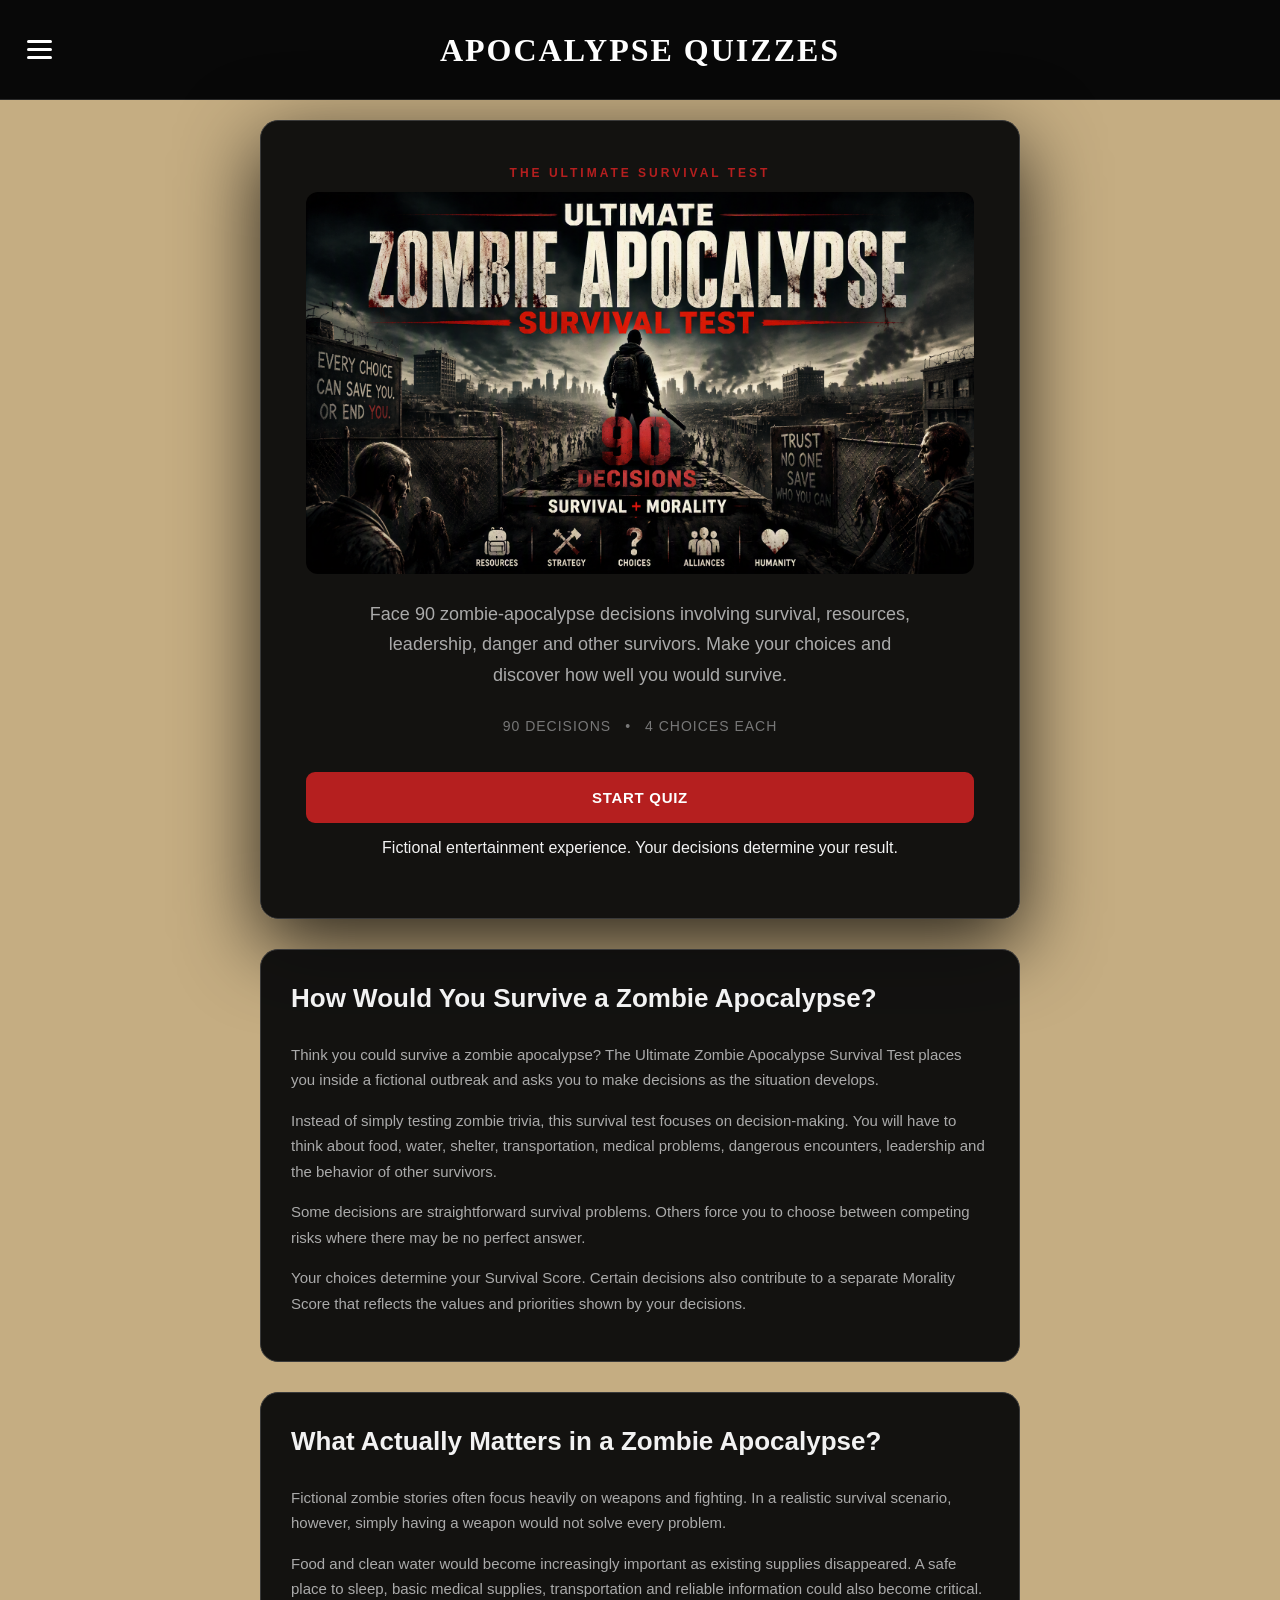
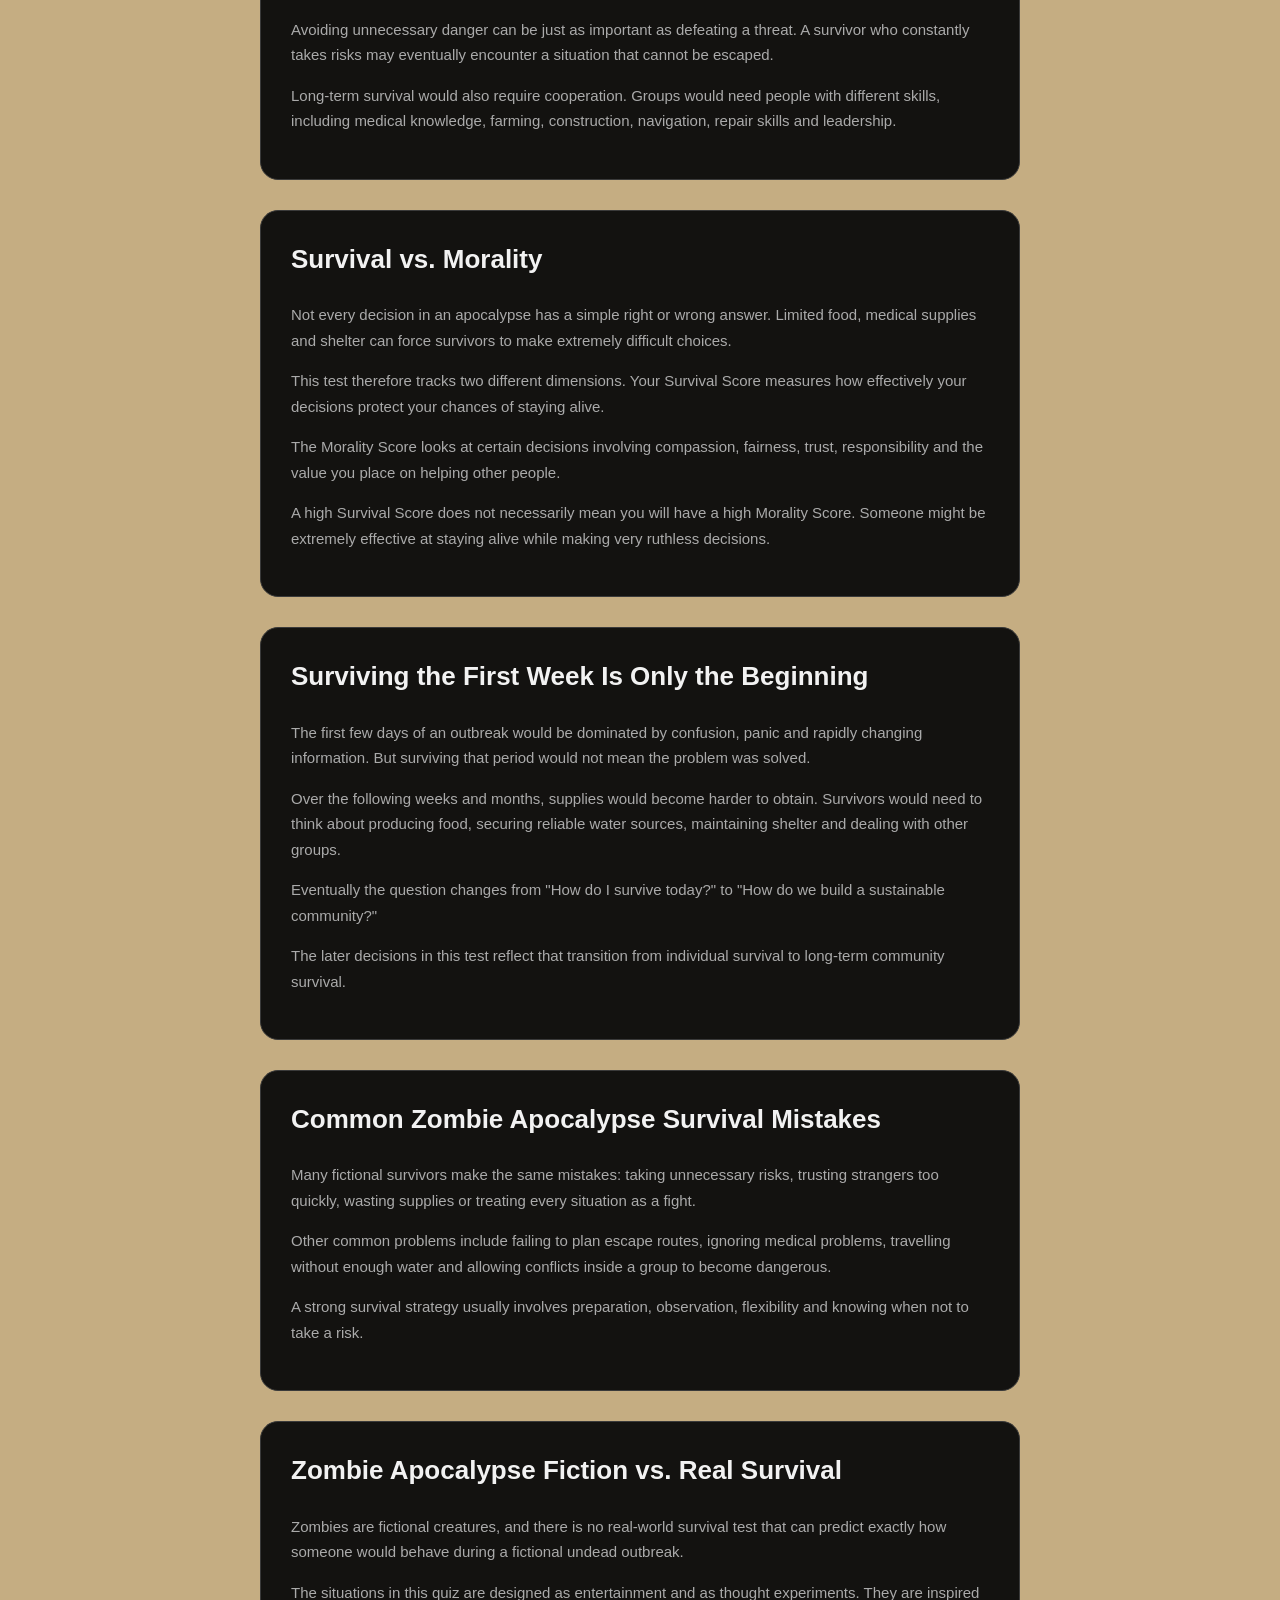
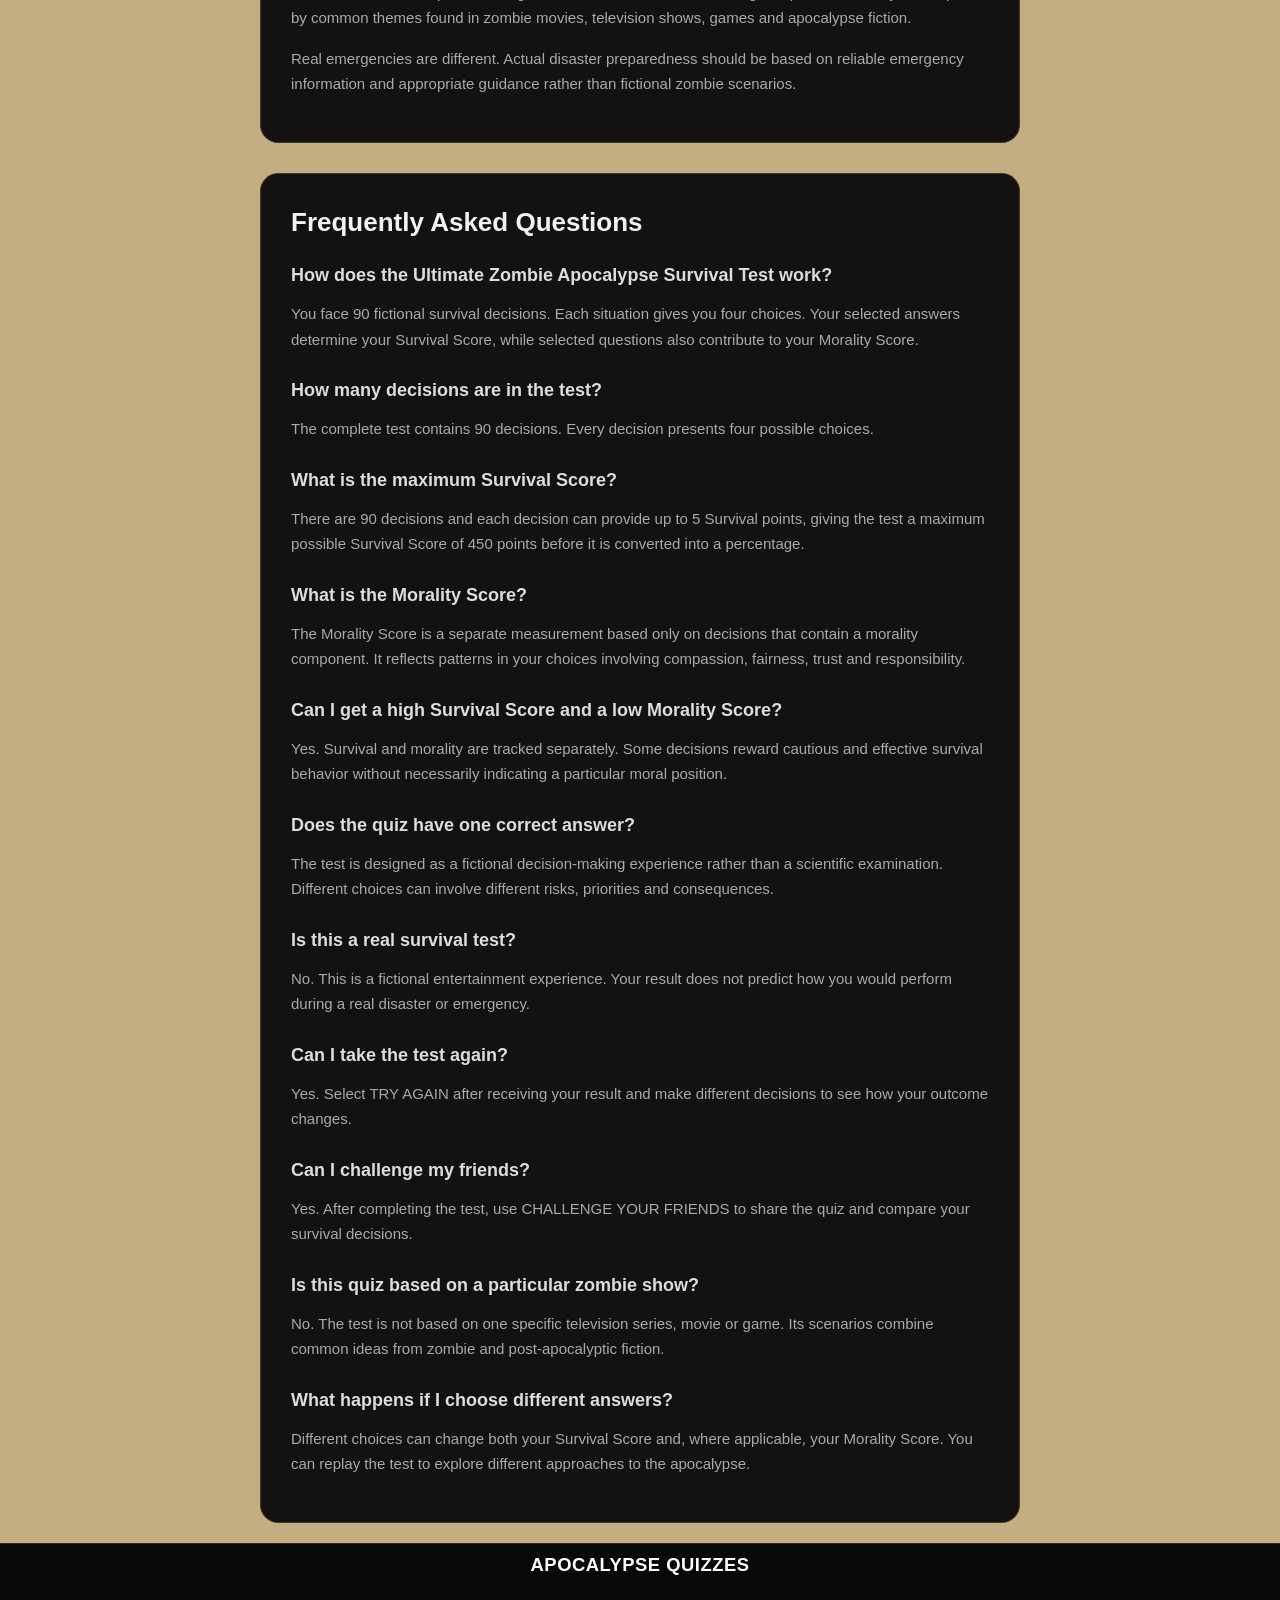
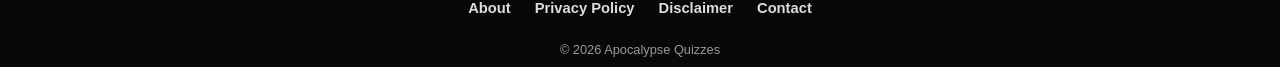
==== commit 8665a611: "Update index.html" ====
--- a/index.html
+++ b/index.html
@@ -556,87 +556,6 @@
 
 
 
-        <!-- WHAT YOU WILL FACE -->
-
-        <section class="home-info">
-
-            <h2>
-                What You'll Face in the Zombie Survival Test
-            </h2>
-
-
-            <p>
-                The 90-decision survival test covers different
-                stages of a fictional zombie apocalypse.
-                The situations become increasingly focused on
-                long-term survival and rebuilding.
-            </p>
-
-
-            <ul>
-
-                <li>
-                    Responding to the initial outbreak
-                </li>
-
-                <li>
-                    Securing food, water and medicine
-                </li>
-
-                <li>
-                    Choosing shelters and escape routes
-                </li>
-
-                <li>
-                    Moving through dangerous areas
-                </li>
-
-                <li>
-                    Managing transportation and fuel
-                </li>
-
-                <li>
-                    Treating injuries and possible infection
-                </li>
-
-                <li>
-                    Deciding whether strangers can be trusted
-                </li>
-
-                <li>
-                    Managing group resources
-                </li>
-
-                <li>
-                    Choosing and dealing with leaders
-                </li>
-
-                <li>
-                    Handling conflict within the group
-                </li>
-
-                <li>
-                    Protecting vulnerable survivors
-                </li>
-
-                <li>
-                    Building a long-term settlement
-                </li>
-
-                <li>
-                    Responding to changing zombie behavior
-                </li>
-
-                <li>
-                    Making decisions about the future of humanity
-                </li>
-
-            </ul>
-
-        </section>
-
-
-
         <!-- SURVIVAL STRATEGY -->
 
         <section class="home-info">
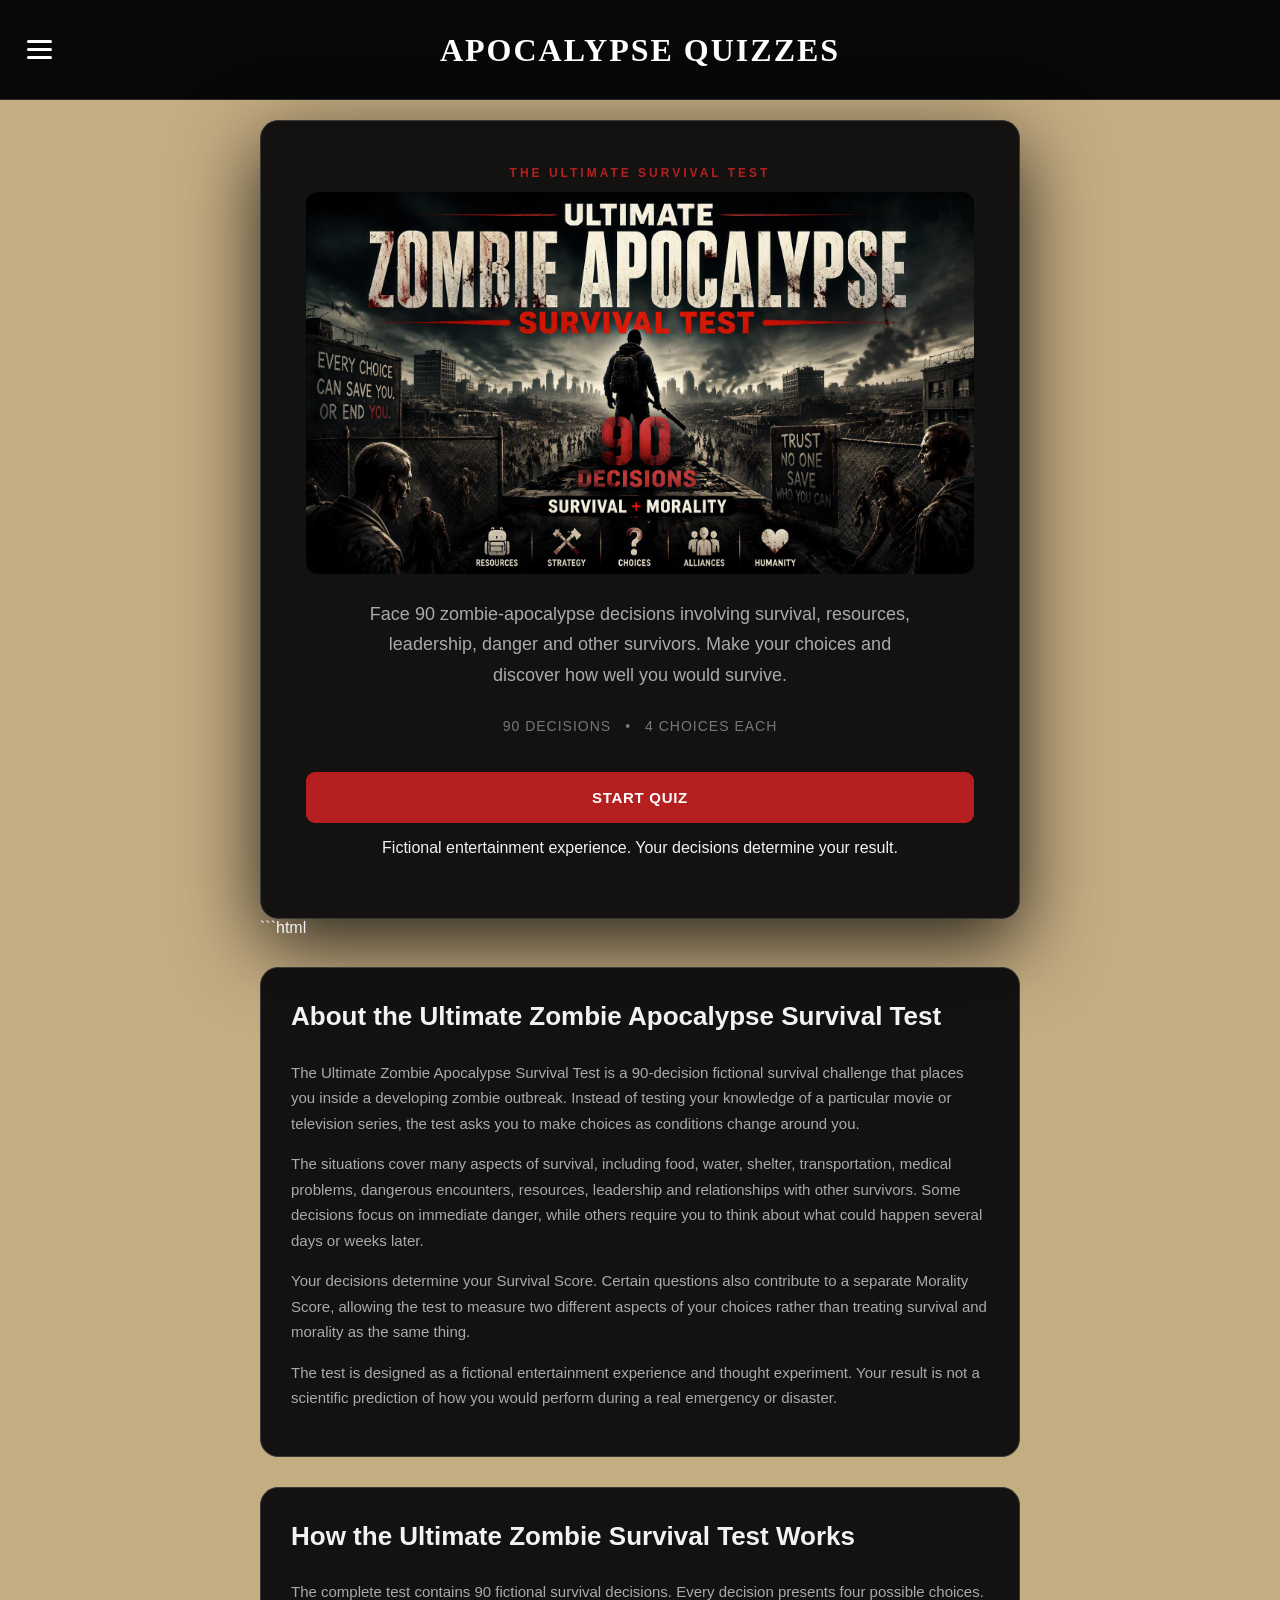
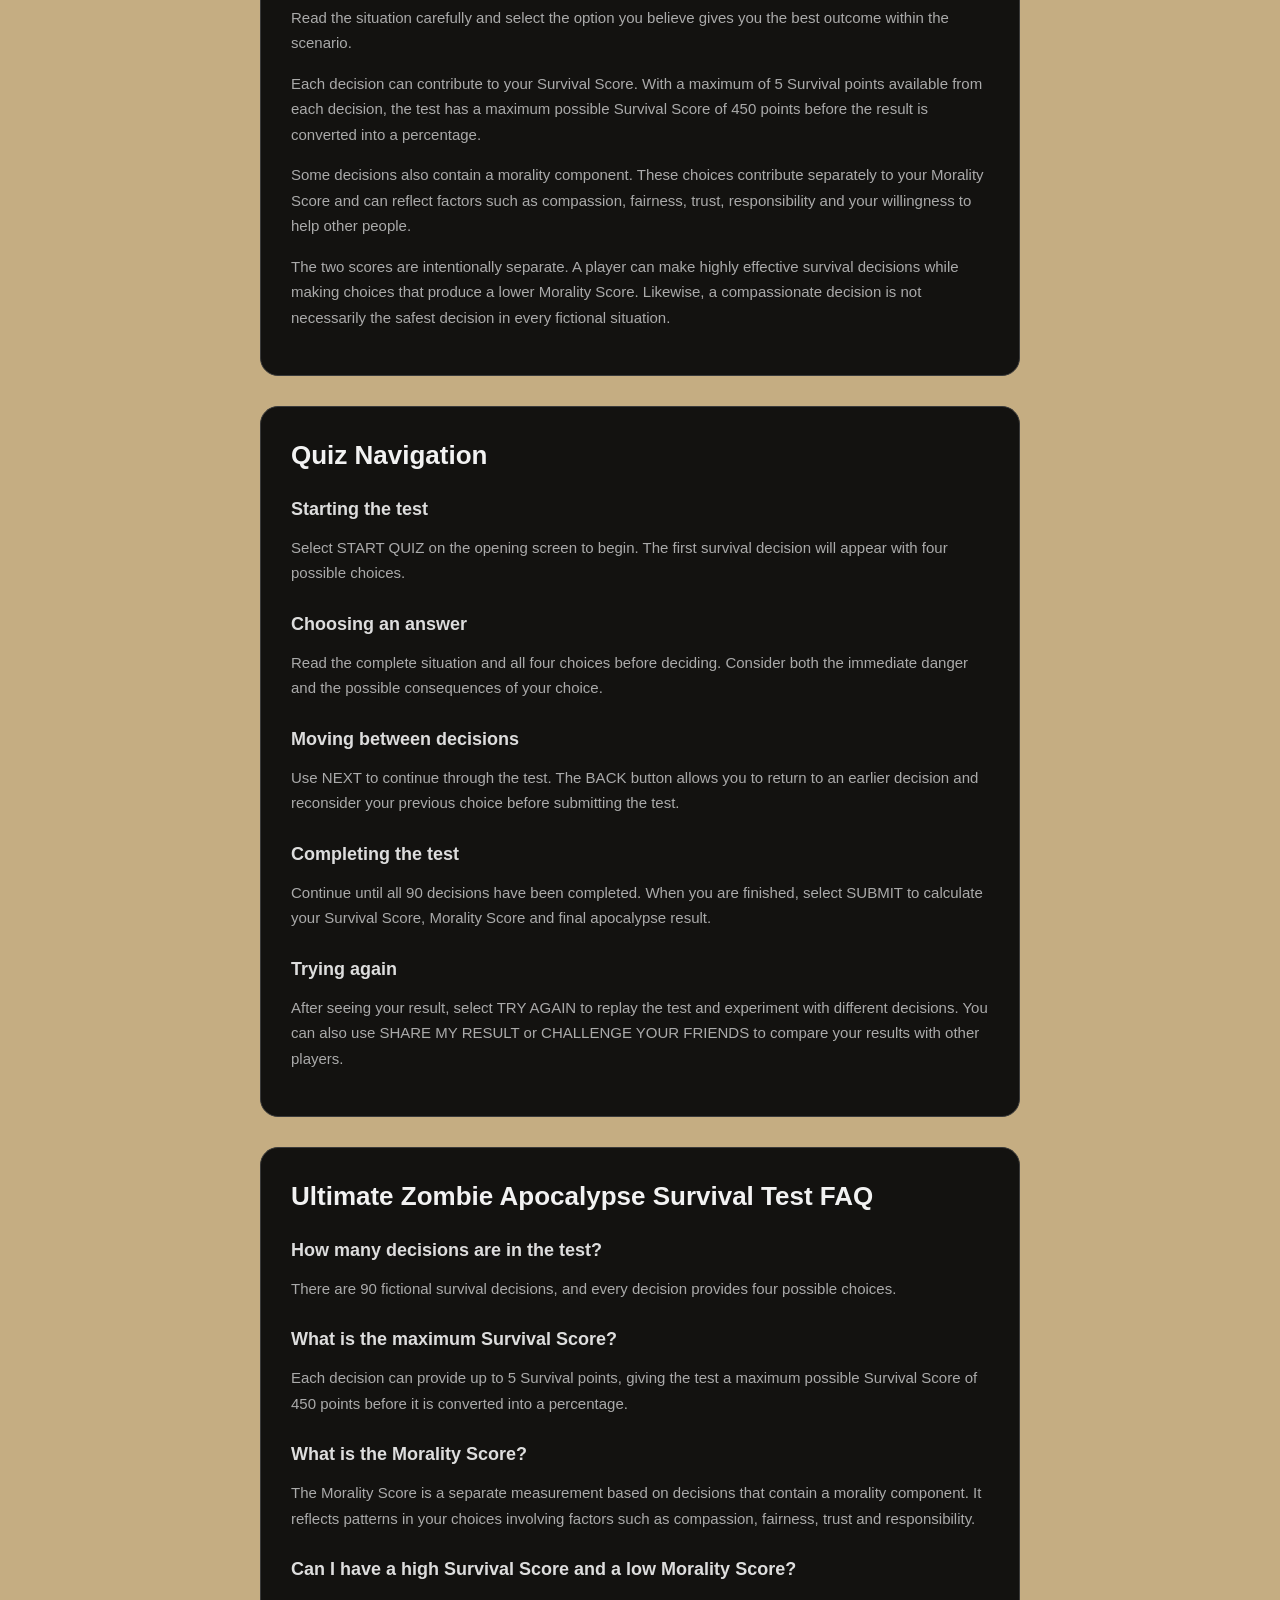
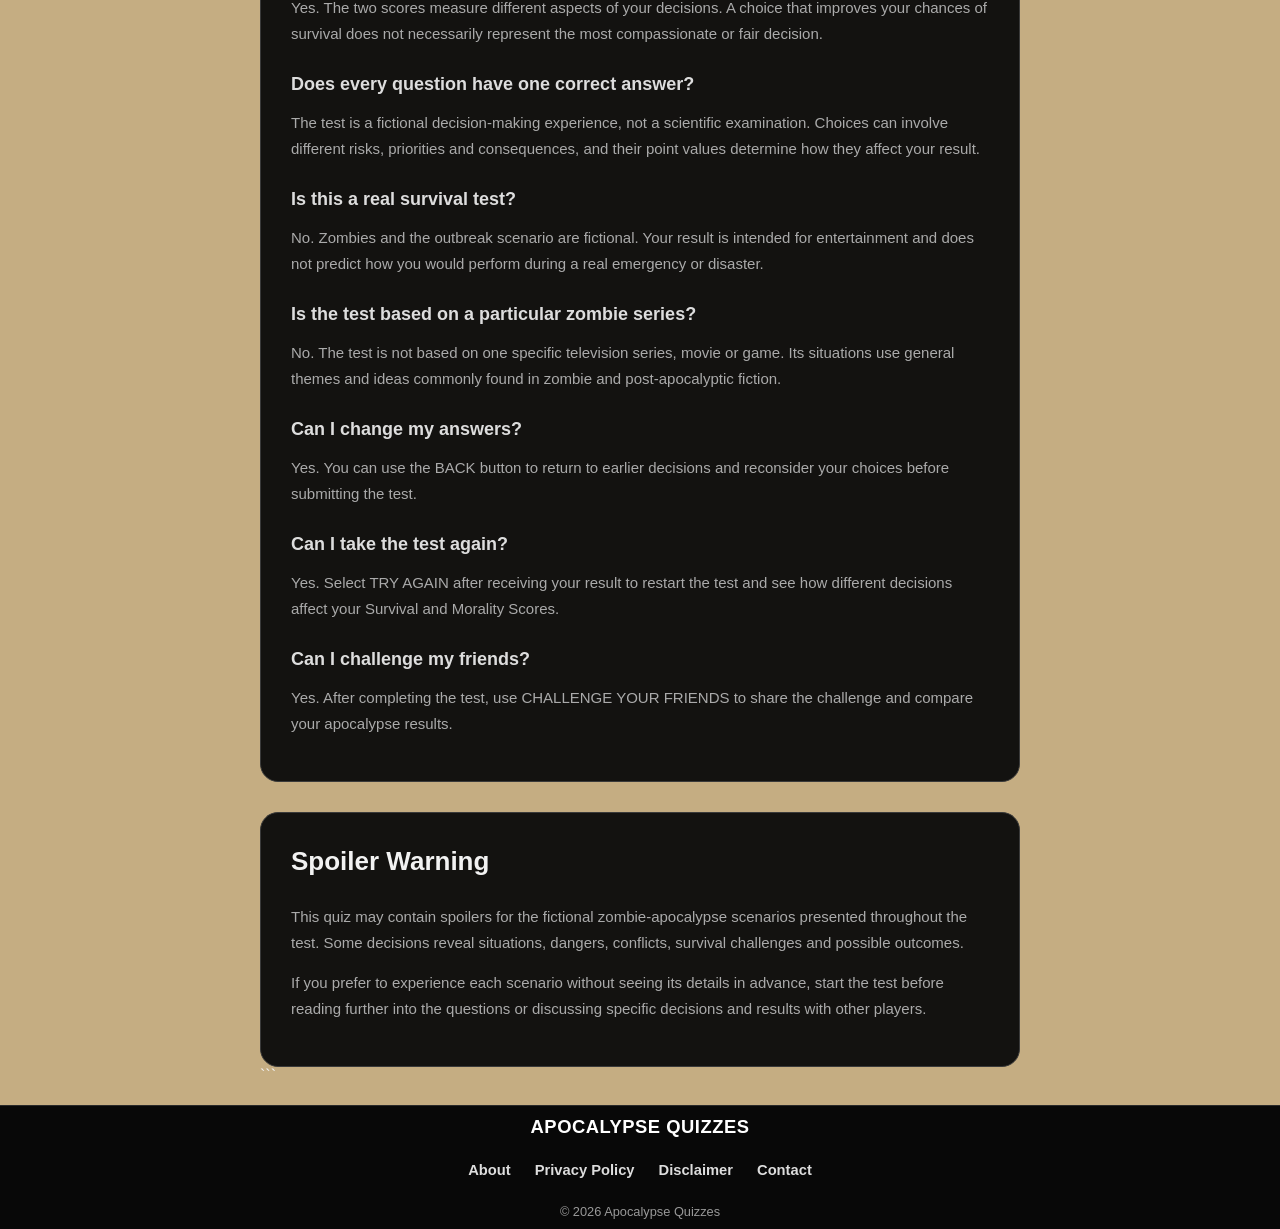
==== commit 4b16e444: "Update index.html" ====
--- a/index.html
+++ b/index.html
@@ -503,404 +503,313 @@
 
 
 
-    <!-- =================================================
-         INFORMATION
-         ================================================= -->
-
-    <div id="home-info">
-
-
-        <!-- ABOUT THE TEST -->
-
-        <section class="home-info">
-
-            <h2>
-                How Would You Survive a Zombie Apocalypse?
-            </h2>
-
-
-            <p>
-                Think you could survive a zombie apocalypse?
-                The Ultimate Zombie Apocalypse Survival Test
-                places you inside a fictional outbreak and asks
-                you to make decisions as the situation develops.
-            </p>
-
-
-            <p>
-                Instead of simply testing zombie trivia,
-                this survival test focuses on decision-making.
-                You will have to think about food, water,
-                shelter, transportation, medical problems,
-                dangerous encounters, leadership and the
-                behavior of other survivors.
-            </p>
-
-
-            <p>
-                Some decisions are straightforward survival
-                problems. Others force you to choose between
-                competing risks where there may be no perfect
-                answer.
-            </p>
-
-
-            <p>
-                Your choices determine your Survival Score.
-                Certain decisions also contribute to a separate
-                Morality Score that reflects the values and
-                priorities shown by your decisions.
-            </p>
-
-        </section>
-
-
-
-        <!-- SURVIVAL STRATEGY -->
-
-        <section class="home-info">
-
-            <h2>
-                What Actually Matters in a Zombie Apocalypse?
-            </h2>
-
-
-            <p>
-                Fictional zombie stories often focus heavily
-                on weapons and fighting. In a realistic
-                survival scenario, however, simply having a
-                weapon would not solve every problem.
-            </p>
-
-
-            <p>
-                Food and clean water would become increasingly
-                important as existing supplies disappeared.
-                A safe place to sleep, basic medical supplies,
-                transportation and reliable information could
-                also become critical.
-            </p>
-
-
-            <p>
-                Avoiding unnecessary danger can be just as
-                important as defeating a threat. A survivor
-                who constantly takes risks may eventually
-                encounter a situation that cannot be escaped.
-            </p>
-
-
-            <p>
-                Long-term survival would also require cooperation.
-                Groups would need people with different skills,
-                including medical knowledge, farming, construction,
-                navigation, repair skills and leadership.
-            </p>
-
-        </section>
-
-
-
-        <!-- MORALITY -->
-
-        <section class="home-info">
-
-            <h2>
-                Survival vs. Morality
-            </h2>
-
-
-            <p>
-                Not every decision in an apocalypse has a
-                simple right or wrong answer. Limited food,
-                medical supplies and shelter can force survivors
-                to make extremely difficult choices.
-            </p>
-
-
-            <p>
-                This test therefore tracks two different
-                dimensions. Your Survival Score measures how
-                effectively your decisions protect your chances
-                of staying alive.
-            </p>
-
-
-            <p>
-                The Morality Score looks at certain decisions
-                involving compassion, fairness, trust,
-                responsibility and the value you place on
-                helping other people.
-            </p>
-
-
-            <p>
-                A high Survival Score does not necessarily mean
-                you will have a high Morality Score. Someone
-                might be extremely effective at staying alive
-                while making very ruthless decisions.
-            </p>
-
-        </section>
-
-
-
-        <!-- LONG TERM -->
-
-        <section class="home-info">
-
-            <h2>
-                Surviving the First Week Is Only the Beginning
-            </h2>
-
-
-            <p>
-                The first few days of an outbreak would be
-                dominated by confusion, panic and rapidly
-                changing information. But surviving that period
-                would not mean the problem was solved.
-            </p>
-
-
-            <p>
-                Over the following weeks and months, supplies
-                would become harder to obtain. Survivors would
-                need to think about producing food, securing
-                reliable water sources, maintaining shelter and
-                dealing with other groups.
-            </p>
-
-
-            <p>
-                Eventually the question changes from
-                "How do I survive today?" to
-                "How do we build a sustainable community?"
-            </p>
-
-
-            <p>
-                The later decisions in this test reflect that
-                transition from individual survival to
-                long-term community survival.
-            </p>
-
-        </section>
-
-
-
-        <!-- COMMON MISTAKES -->
-
-        <section class="home-info">
-
-            <h2>
-                Common Zombie Apocalypse Survival Mistakes
-            </h2>
-
-
-            <p>
-                Many fictional survivors make the same mistakes:
-                taking unnecessary risks, trusting strangers too
-                quickly, wasting supplies or treating every
-                situation as a fight.
-            </p>
-
-
-            <p>
-                Other common problems include failing to plan
-                escape routes, ignoring medical problems,
-                travelling without enough water and allowing
-                conflicts inside a group to become dangerous.
-            </p>
-
-
-            <p>
-                A strong survival strategy usually involves
-                preparation, observation, flexibility and knowing
-                when not to take a risk.
-            </p>
-
-        </section>
-
-
-
-        <!-- FICTION VS REALITY -->
-
-        <section class="home-info">
-
-            <h2>
-                Zombie Apocalypse Fiction vs. Real Survival
-            </h2>
-
-
-            <p>
-                Zombies are fictional creatures, and there is
-                no real-world survival test that can predict
-                exactly how someone would behave during a
-                fictional undead outbreak.
-            </p>
-
-
-            <p>
-                The situations in this quiz are designed as
-                entertainment and as thought experiments.
-                They are inspired by common themes found in
-                zombie movies, television shows, games and
-                apocalypse fiction.
-            </p>
-
-
-            <p>
-                Real emergencies are different. Actual disaster
-                preparedness should be based on reliable
-                emergency information and appropriate guidance
-                rather than fictional zombie scenarios.
-            </p>
-
-        </section>
-
-
-
-        <!-- FAQ -->
-
-        <section class="home-info">
-
-            <h2>
-                Frequently Asked Questions
-            </h2>
-
-
-            <h3>
-                How does the Ultimate Zombie Apocalypse Survival Test work?
-            </h3>
-
-            <p>
-                You face 90 fictional survival decisions.
-                Each situation gives you four choices.
-                Your selected answers determine your Survival
-                Score, while selected questions also contribute
-                to your Morality Score.
-            </p>
-
-
-            <h3>
-                How many decisions are in the test?
-            </h3>
-
-            <p>
-                The complete test contains 90 decisions.
-                Every decision presents four possible choices.
-            </p>
-
-
-            <h3>
-                What is the maximum Survival Score?
-            </h3>
-
-            <p>
-                There are 90 decisions and each decision can
-                provide up to 5 Survival points, giving the
-                test a maximum possible Survival Score of
-                450 points before it is converted into a
-                percentage.
-            </p>
-
-
-            <h3>
-                What is the Morality Score?
-            </h3>
-
-            <p>
-                The Morality Score is a separate measurement
-                based only on decisions that contain a morality
-                component. It reflects patterns in your choices
-                involving compassion, fairness, trust and
-                responsibility.
-            </p>
-
-
-            <h3>
-                Can I get a high Survival Score and a low Morality Score?
-            </h3>
-
-            <p>
-                Yes. Survival and morality are tracked separately.
-                Some decisions reward cautious and effective
-                survival behavior without necessarily indicating
-                a particular moral position.
-            </p>
-
-
-            <h3>
-                Does the quiz have one correct answer?
-            </h3>
-
-            <p>
-                The test is designed as a fictional decision-making
-                experience rather than a scientific examination.
-                Different choices can involve different risks,
-                priorities and consequences.
-            </p>
-
-
-            <h3>
-                Is this a real survival test?
-            </h3>
-
-            <p>
-                No. This is a fictional entertainment experience.
-                Your result does not predict how you would perform
-                during a real disaster or emergency.
-            </p>
-
-
-            <h3>
-                Can I take the test again?
-            </h3>
-
-            <p>
-                Yes. Select TRY AGAIN after receiving your result
-                and make different decisions to see how your
-                outcome changes.
-            </p>
-
-
-            <h3>
-                Can I challenge my friends?
-            </h3>
-
-            <p>
-                Yes. After completing the test, use CHALLENGE
-                YOUR FRIENDS to share the quiz and compare
-                your survival decisions.
-            </p>
-
-
-            <h3>
-                Is this quiz based on a particular zombie show?
-            </h3>
-
-            <p>
-                No. The test is not based on one specific
-                television series, movie or game. Its scenarios
-                combine common ideas from zombie and
-                post-apocalyptic fiction.
-            </p>
-
-
-            <h3>
-                What happens if I choose different answers?
-            </h3>
-
-            <p>
-                Different choices can change both your Survival
-                Score and, where applicable, your Morality Score.
-                You can replay the test to explore different
-                approaches to the apocalypse.
-            </p>
-
-        </section>
-
-    </div>
+    ```html
+<!-- =================================================
+     INFORMATION
+================================================== -->
+
+<div id="home-info">
+
+
+    <!-- ABOUT THE TEST -->
+
+    <section class="home-info">
+
+        <h2>
+            About the Ultimate Zombie Apocalypse Survival Test
+        </h2>
+
+        <p>
+            The Ultimate Zombie Apocalypse Survival Test is a
+            90-decision fictional survival challenge that places
+            you inside a developing zombie outbreak. Instead of
+            testing your knowledge of a particular movie or
+            television series, the test asks you to make choices
+            as conditions change around you.
+        </p>
+
+        <p>
+            The situations cover many aspects of survival,
+            including food, water, shelter, transportation,
+            medical problems, dangerous encounters, resources,
+            leadership and relationships with other survivors.
+            Some decisions focus on immediate danger, while
+            others require you to think about what could happen
+            several days or weeks later.
+        </p>
+
+        <p>
+            Your decisions determine your Survival Score. Certain
+            questions also contribute to a separate Morality Score,
+            allowing the test to measure two different aspects of
+            your choices rather than treating survival and morality
+            as the same thing.
+        </p>
+
+        <p>
+            The test is designed as a fictional entertainment
+            experience and thought experiment. Your result is not
+            a scientific prediction of how you would perform during
+            a real emergency or disaster.
+        </p>
+
+    </section>
+
+
+
+    <!-- HOW THE TEST WORKS -->
+
+    <section class="home-info">
+
+        <h2>
+            How the Ultimate Zombie Survival Test Works
+        </h2>
+
+        <p>
+            The complete test contains 90 fictional survival
+            decisions. Every decision presents four possible
+            choices. Read the situation carefully and select the
+            option you believe gives you the best outcome within
+            the scenario.
+        </p>
+
+        <p>
+            Each decision can contribute to your Survival Score.
+            With a maximum of 5 Survival points available from
+            each decision, the test has a maximum possible
+            Survival Score of 450 points before the result is
+            converted into a percentage.
+        </p>
+
+        <p>
+            Some decisions also contain a morality component.
+            These choices contribute separately to your Morality
+            Score and can reflect factors such as compassion,
+            fairness, trust, responsibility and your willingness
+            to help other people.
+        </p>
+
+        <p>
+            The two scores are intentionally separate. A player
+            can make highly effective survival decisions while
+            making choices that produce a lower Morality Score.
+            Likewise, a compassionate decision is not necessarily
+            the safest decision in every fictional situation.
+        </p>
+
+    </section>
+
+
+
+    <!-- QUIZ NAVIGATION -->
+
+    <section class="home-info">
+
+        <h2>
+            Quiz Navigation
+        </h2>
+
+        <h3>
+            Starting the test
+        </h3>
+
+        <p>
+            Select START QUIZ on the opening screen to begin.
+            The first survival decision will appear with four
+            possible choices.
+        </p>
+
+        <h3>
+            Choosing an answer
+        </h3>
+
+        <p>
+            Read the complete situation and all four choices
+            before deciding. Consider both the immediate danger
+            and the possible consequences of your choice.
+        </p>
+
+        <h3>
+            Moving between decisions
+        </h3>
+
+        <p>
+            Use NEXT to continue through the test. The BACK
+            button allows you to return to an earlier decision
+            and reconsider your previous choice before submitting
+            the test.
+        </p>
+
+        <h3>
+            Completing the test
+        </h3>
+
+        <p>
+            Continue until all 90 decisions have been completed.
+            When you are finished, select SUBMIT to calculate
+            your Survival Score, Morality Score and final
+            apocalypse result.
+        </p>
+
+        <h3>
+            Trying again
+        </h3>
+
+        <p>
+            After seeing your result, select TRY AGAIN to replay
+            the test and experiment with different decisions.
+            You can also use SHARE MY RESULT or CHALLENGE YOUR
+            FRIENDS to compare your results with other players.
+        </p>
+
+    </section>
+
+
+
+    <!-- FAQ -->
+
+    <section class="home-info">
+
+        <h2>
+            Ultimate Zombie Apocalypse Survival Test FAQ
+        </h2>
+
+        <h3>
+            How many decisions are in the test?
+        </h3>
+
+        <p>
+            There are 90 fictional survival decisions, and every
+            decision provides four possible choices.
+        </p>
+
+        <h3>
+            What is the maximum Survival Score?
+        </h3>
+
+        <p>
+            Each decision can provide up to 5 Survival points,
+            giving the test a maximum possible Survival Score of
+            450 points before it is converted into a percentage.
+        </p>
+
+        <h3>
+            What is the Morality Score?
+        </h3>
+
+        <p>
+            The Morality Score is a separate measurement based
+            on decisions that contain a morality component. It
+            reflects patterns in your choices involving factors
+            such as compassion, fairness, trust and responsibility.
+        </p>
+
+        <h3>
+            Can I have a high Survival Score and a low Morality Score?
+        </h3>
+
+        <p>
+            Yes. The two scores measure different aspects of your
+            decisions. A choice that improves your chances of
+            survival does not necessarily represent the most
+            compassionate or fair decision.
+        </p>
+
+        <h3>
+            Does every question have one correct answer?
+        </h3>
+
+        <p>
+            The test is a fictional decision-making experience,
+            not a scientific examination. Choices can involve
+            different risks, priorities and consequences, and
+            their point values determine how they affect your
+            result.
+        </p>
+
+        <h3>
+            Is this a real survival test?
+        </h3>
+
+        <p>
+            No. Zombies and the outbreak scenario are fictional.
+            Your result is intended for entertainment and does
+            not predict how you would perform during a real
+            emergency or disaster.
+        </p>
+
+        <h3>
+            Is the test based on a particular zombie series?
+        </h3>
+
+        <p>
+            No. The test is not based on one specific television
+            series, movie or game. Its situations use general
+            themes and ideas commonly found in zombie and
+            post-apocalyptic fiction.
+        </p>
+
+        <h3>
+            Can I change my answers?
+        </h3>
+
+        <p>
+            Yes. You can use the BACK button to return to earlier
+            decisions and reconsider your choices before submitting
+            the test.
+        </p>
+
+        <h3>
+            Can I take the test again?
+        </h3>
+
+        <p>
+            Yes. Select TRY AGAIN after receiving your result to
+            restart the test and see how different decisions affect
+            your Survival and Morality Scores.
+        </p>
+
+        <h3>
+            Can I challenge my friends?
+        </h3>
+
+        <p>
+            Yes. After completing the test, use CHALLENGE YOUR
+            FRIENDS to share the challenge and compare your
+            apocalypse results.
+        </p>
+
+    </section>
+
+
+
+    <!-- SPOILER WARNING -->
+
+    <section class="home-info spoiler-warning">
+
+        <h2>
+            Spoiler Warning
+        </h2>
+
+        <p>
+            This quiz may contain spoilers for the fictional
+            zombie-apocalypse scenarios presented throughout the
+            test. Some decisions reveal situations, dangers,
+            conflicts, survival challenges and possible outcomes.
+        </p>
+
+        <p>
+            If you prefer to experience each scenario without
+            seeing its details in advance, start the test before
+            reading further into the questions or discussing
+            specific decisions and results with other players.
+        </p>
+
+    </section>
+
+
+</div>
+```
 
 </main>
 
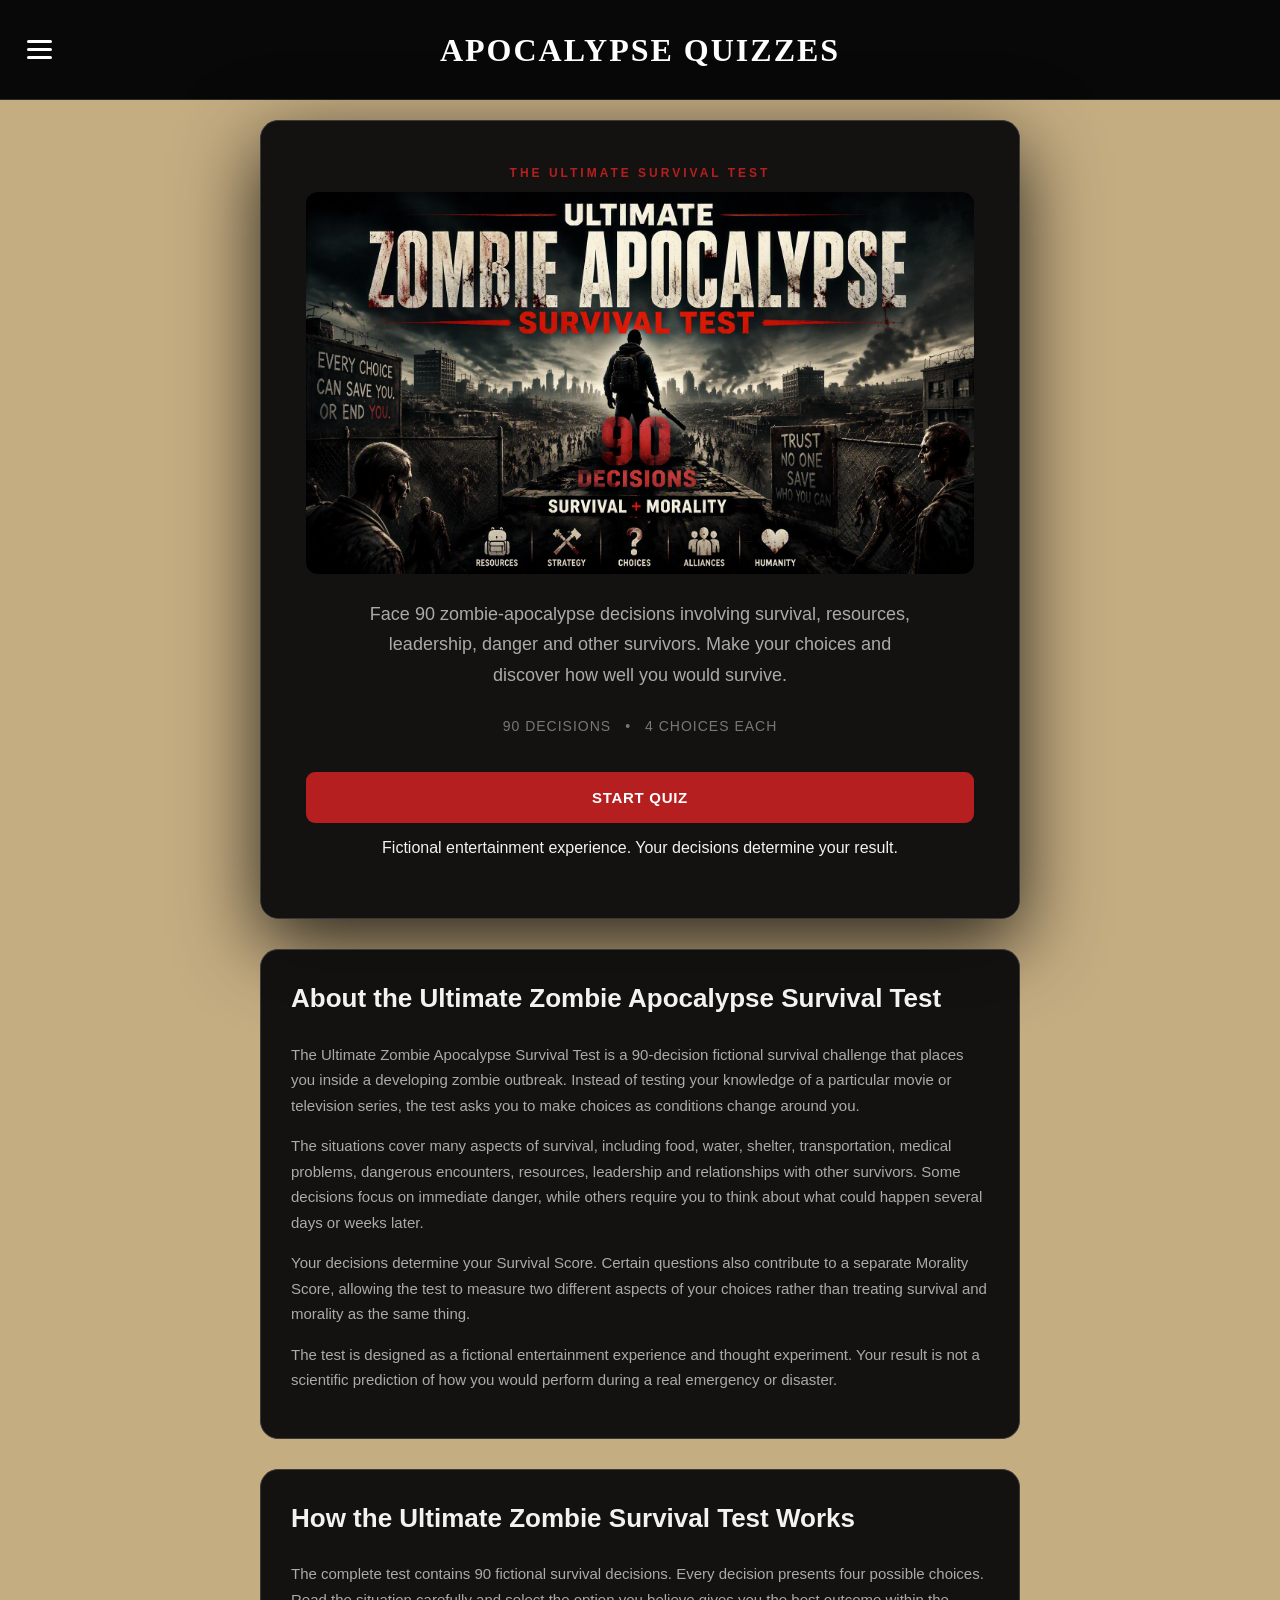
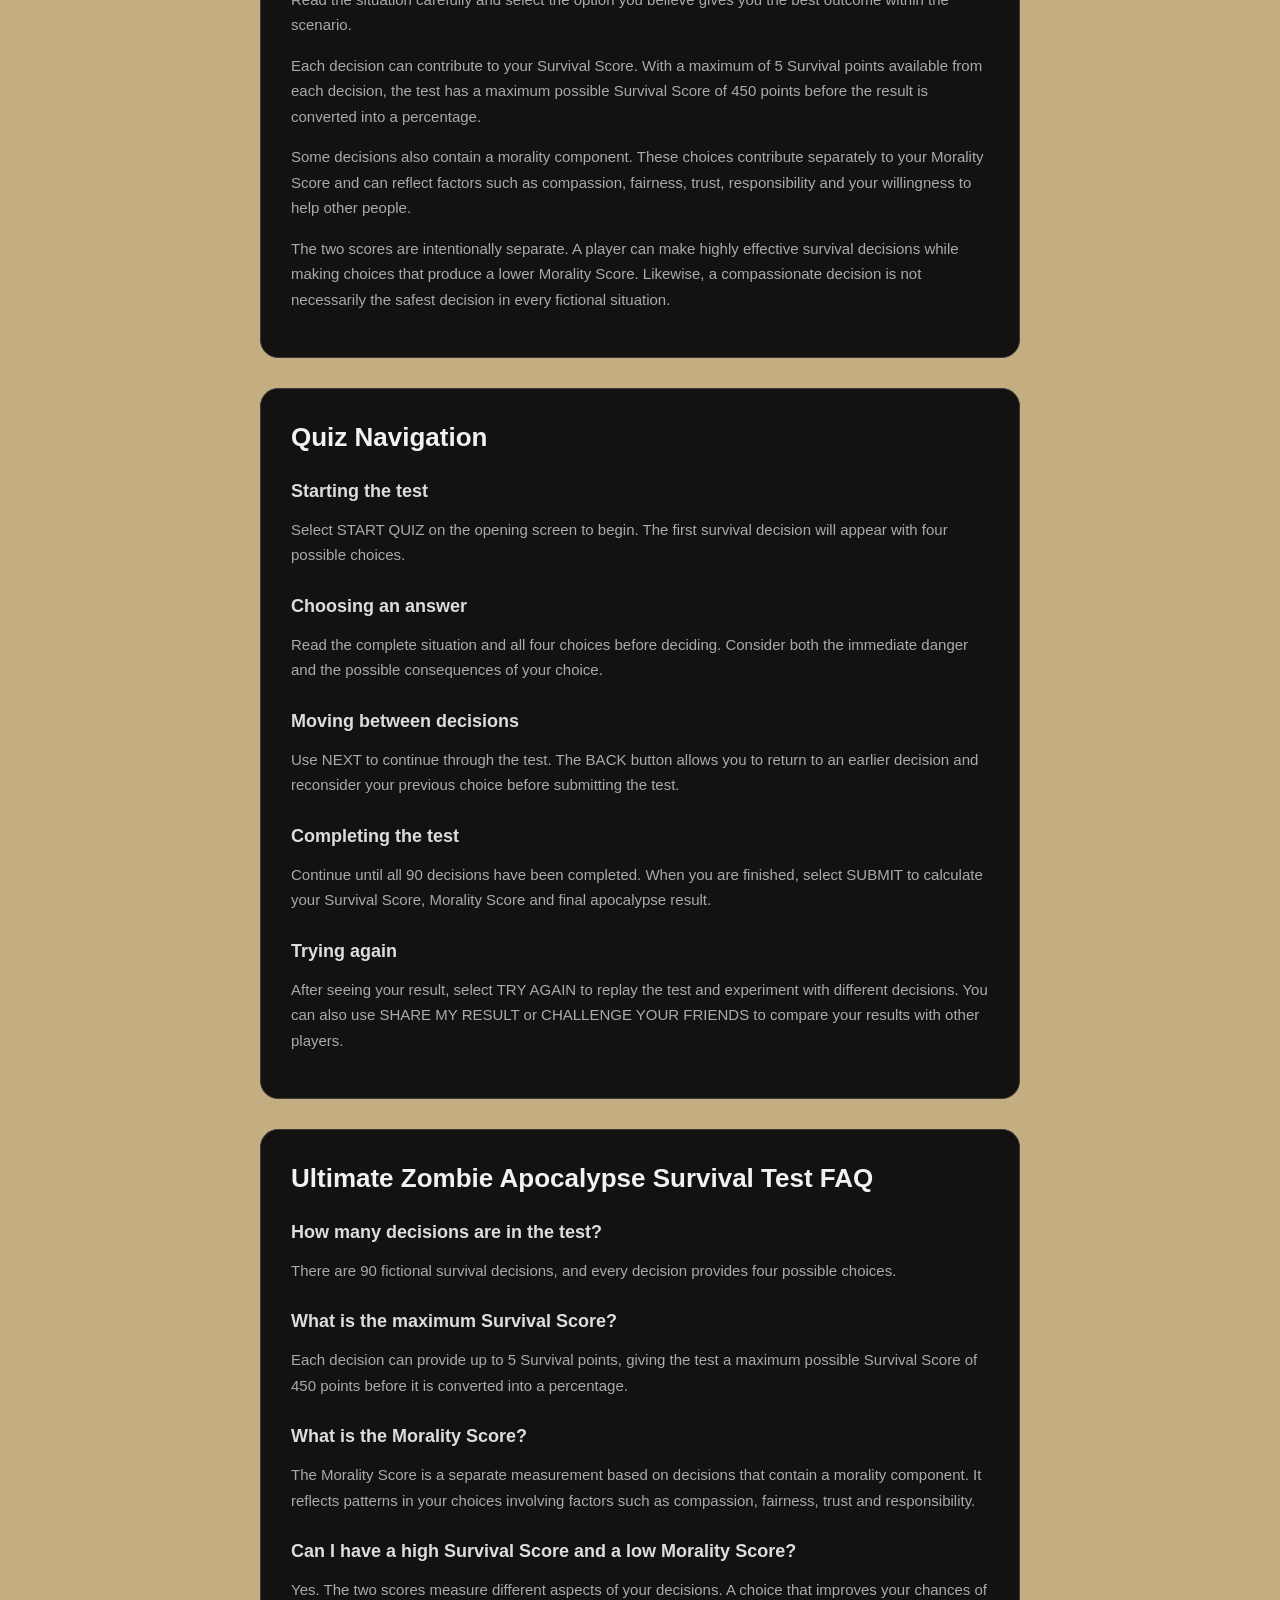
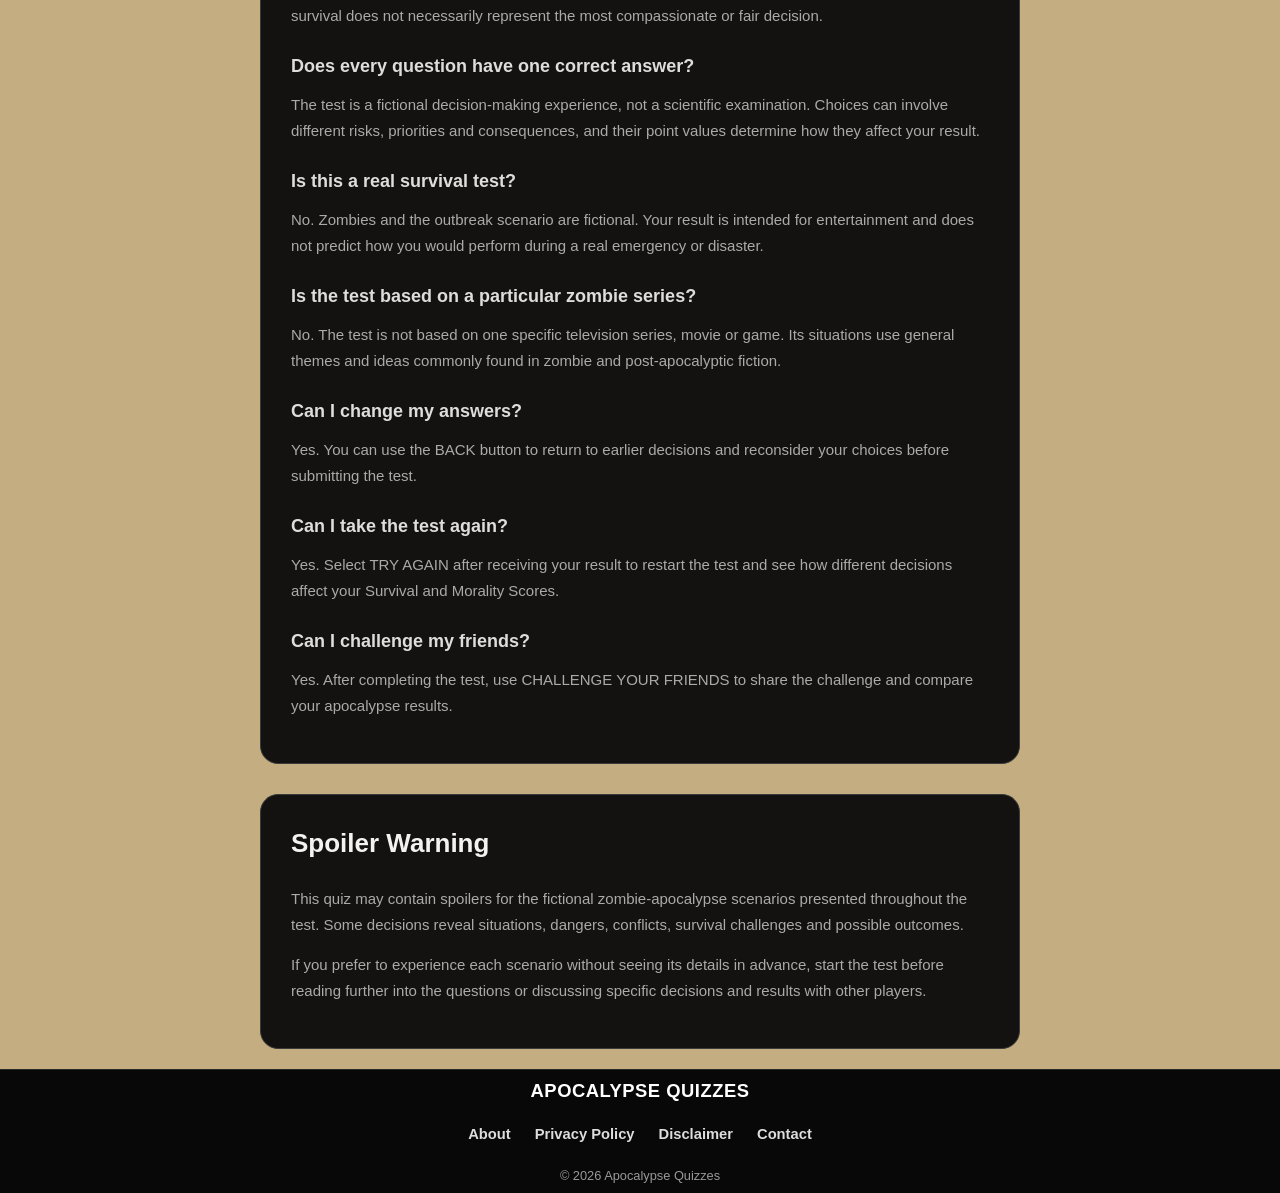
==== commit 0fa1ab71: "Update index.html" ====
--- a/index.html
+++ b/index.html
@@ -501,9 +501,6 @@
 
     </section>
 
-
-
-    ```html
 <!-- =================================================
      INFORMATION
 ================================================== -->
@@ -807,9 +804,7 @@
 
     </section>
 
-
 </div>
-```
 
 </main>
 
